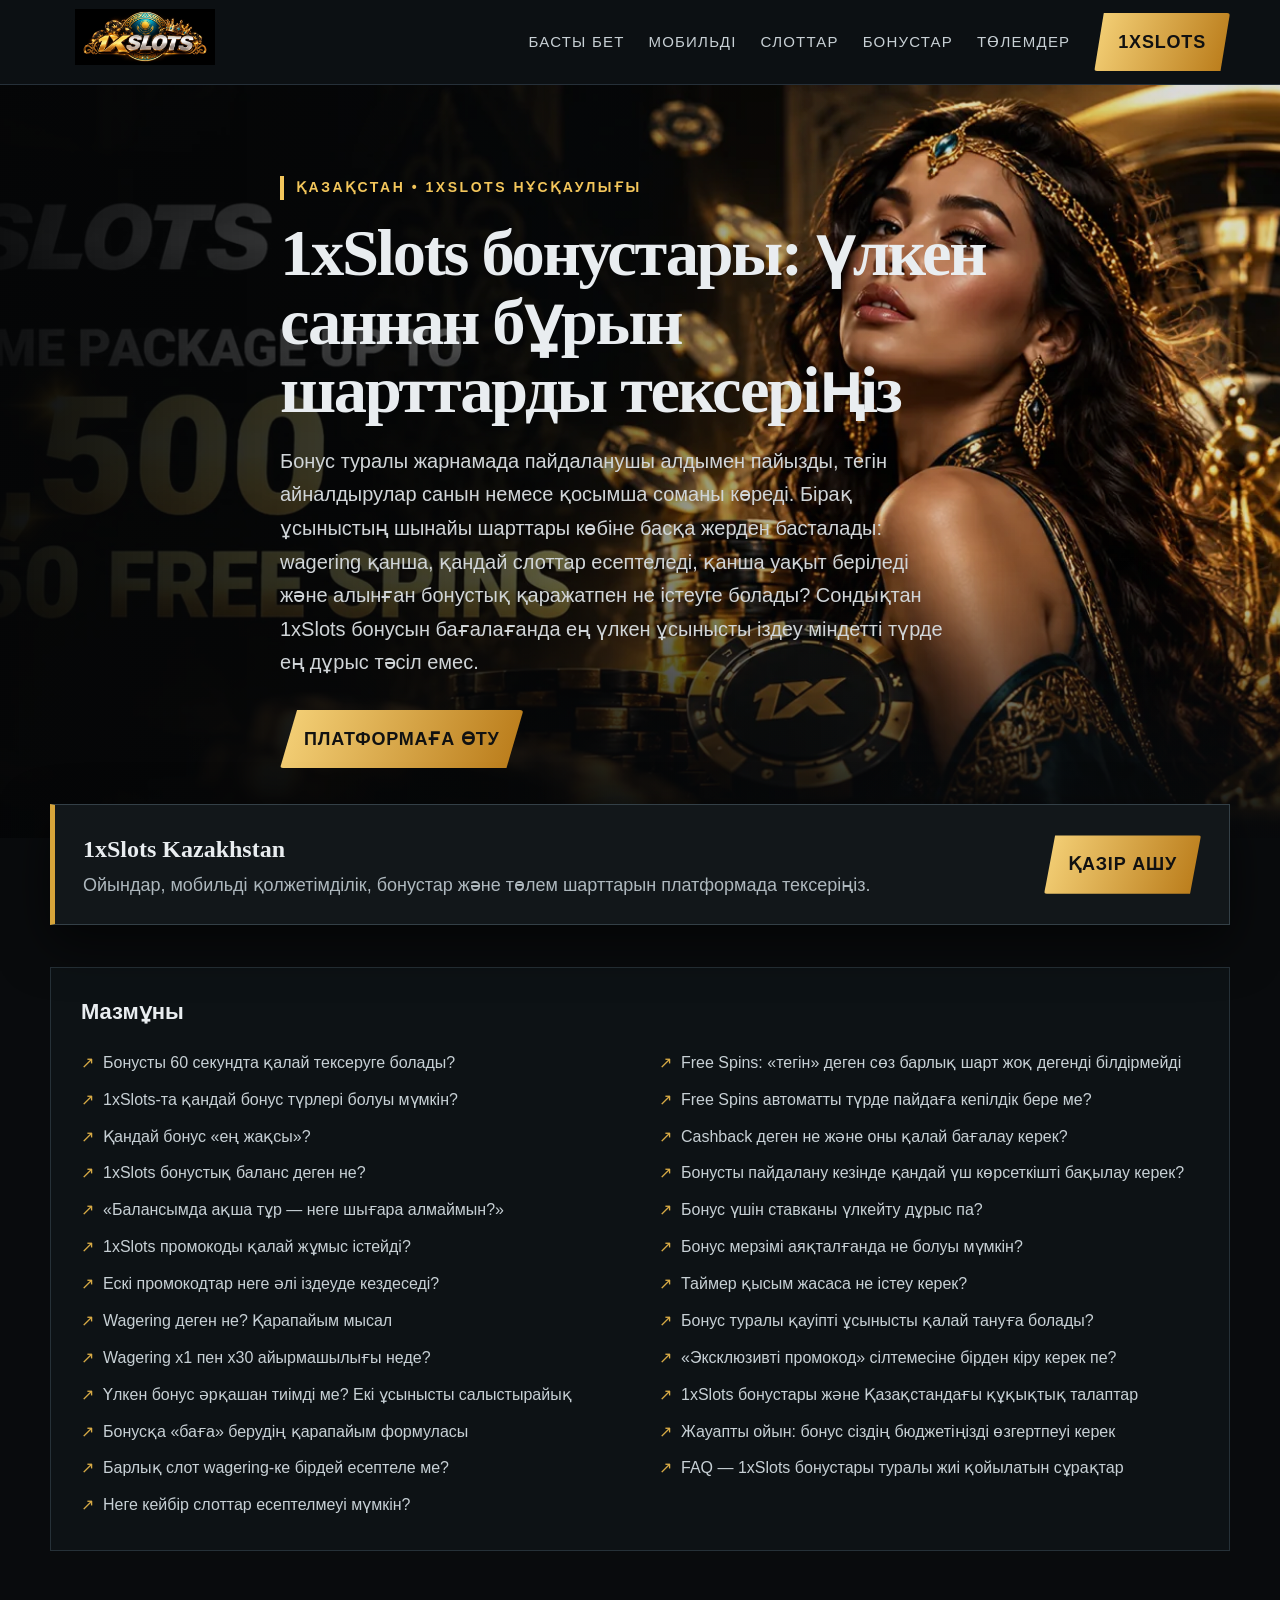
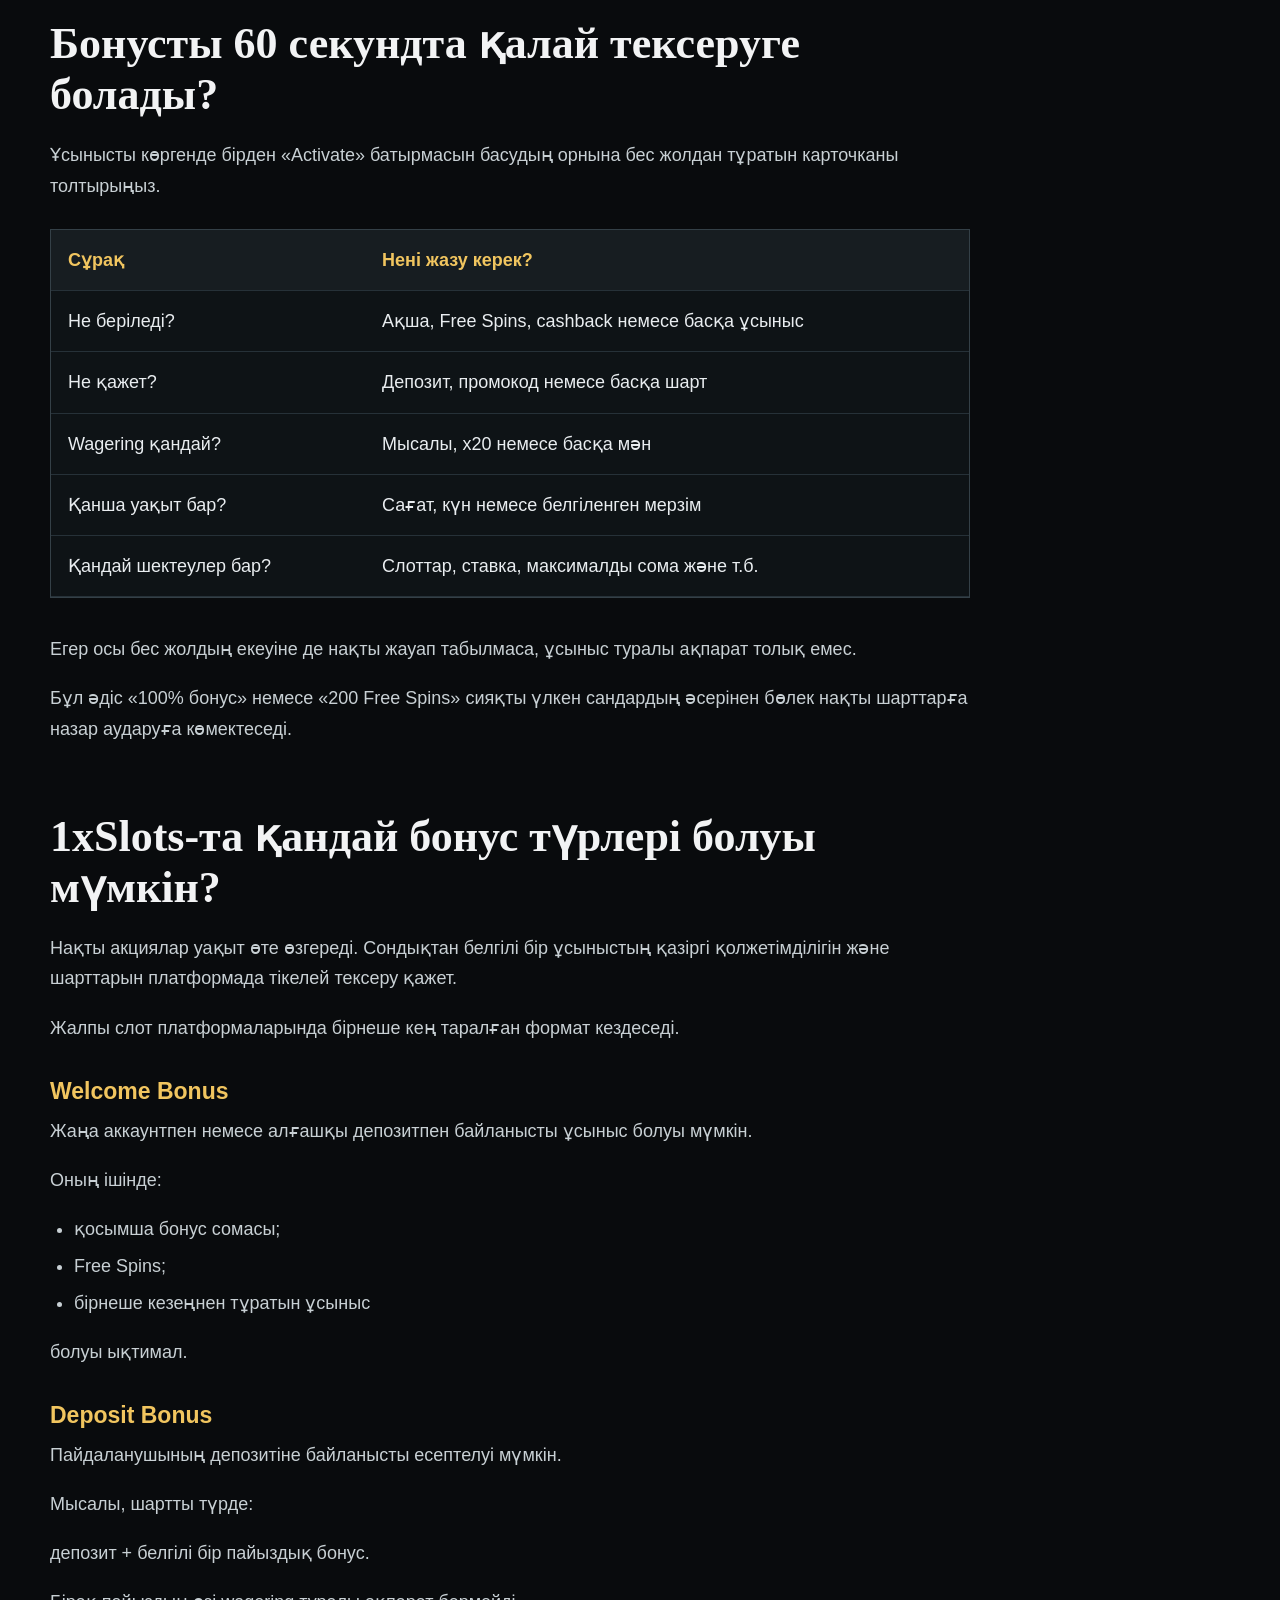
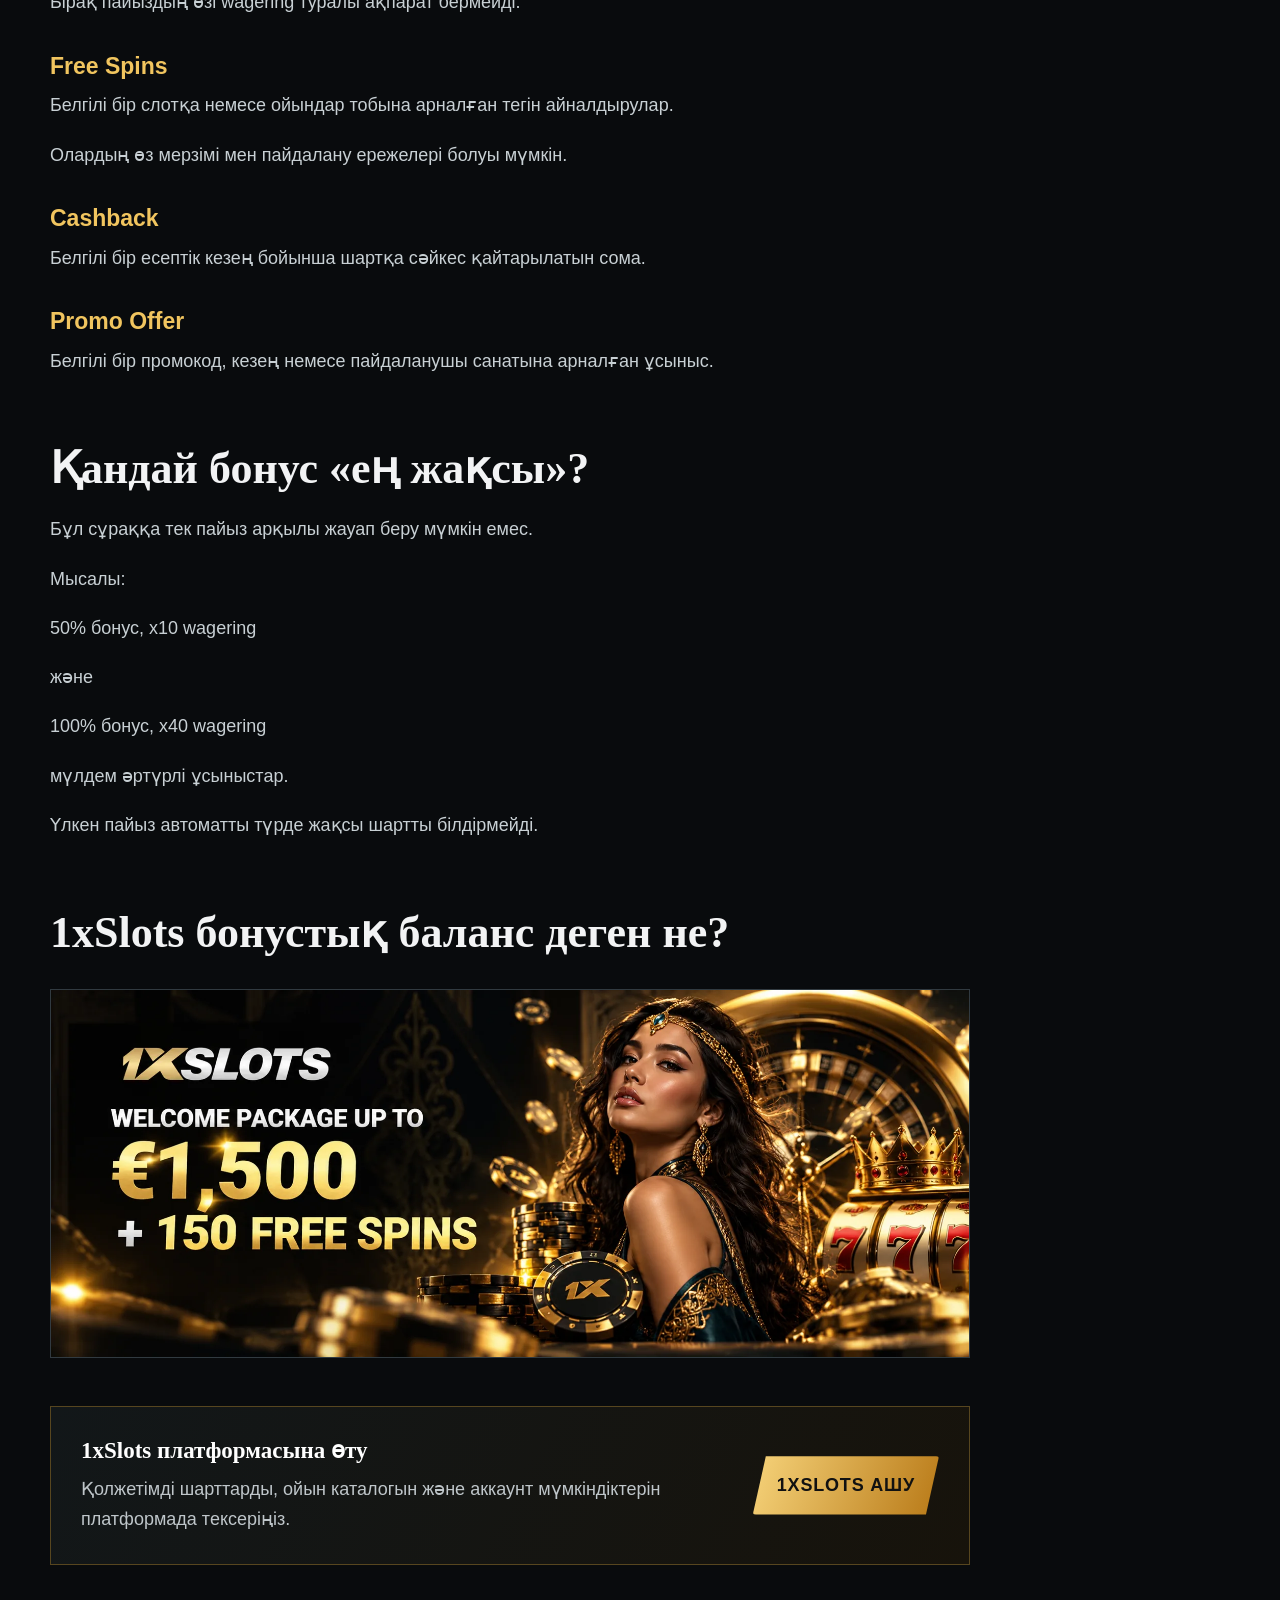
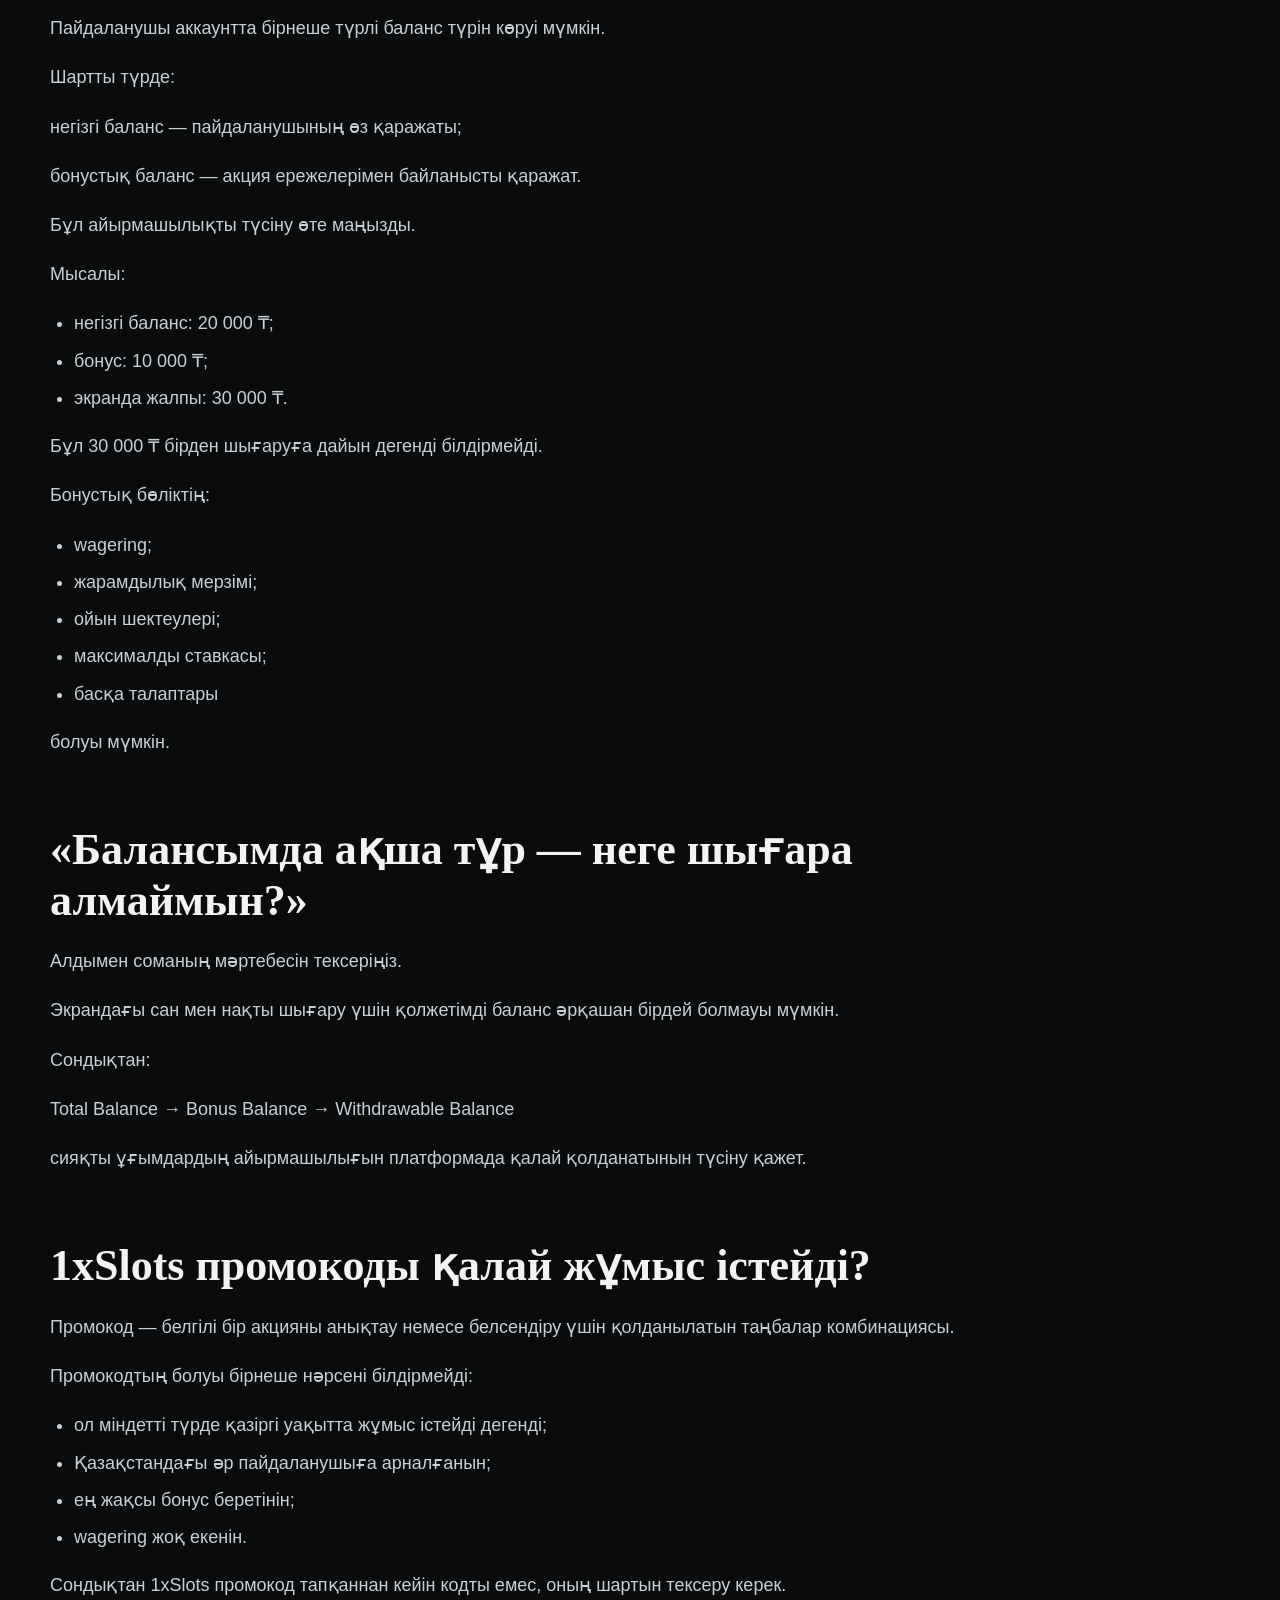
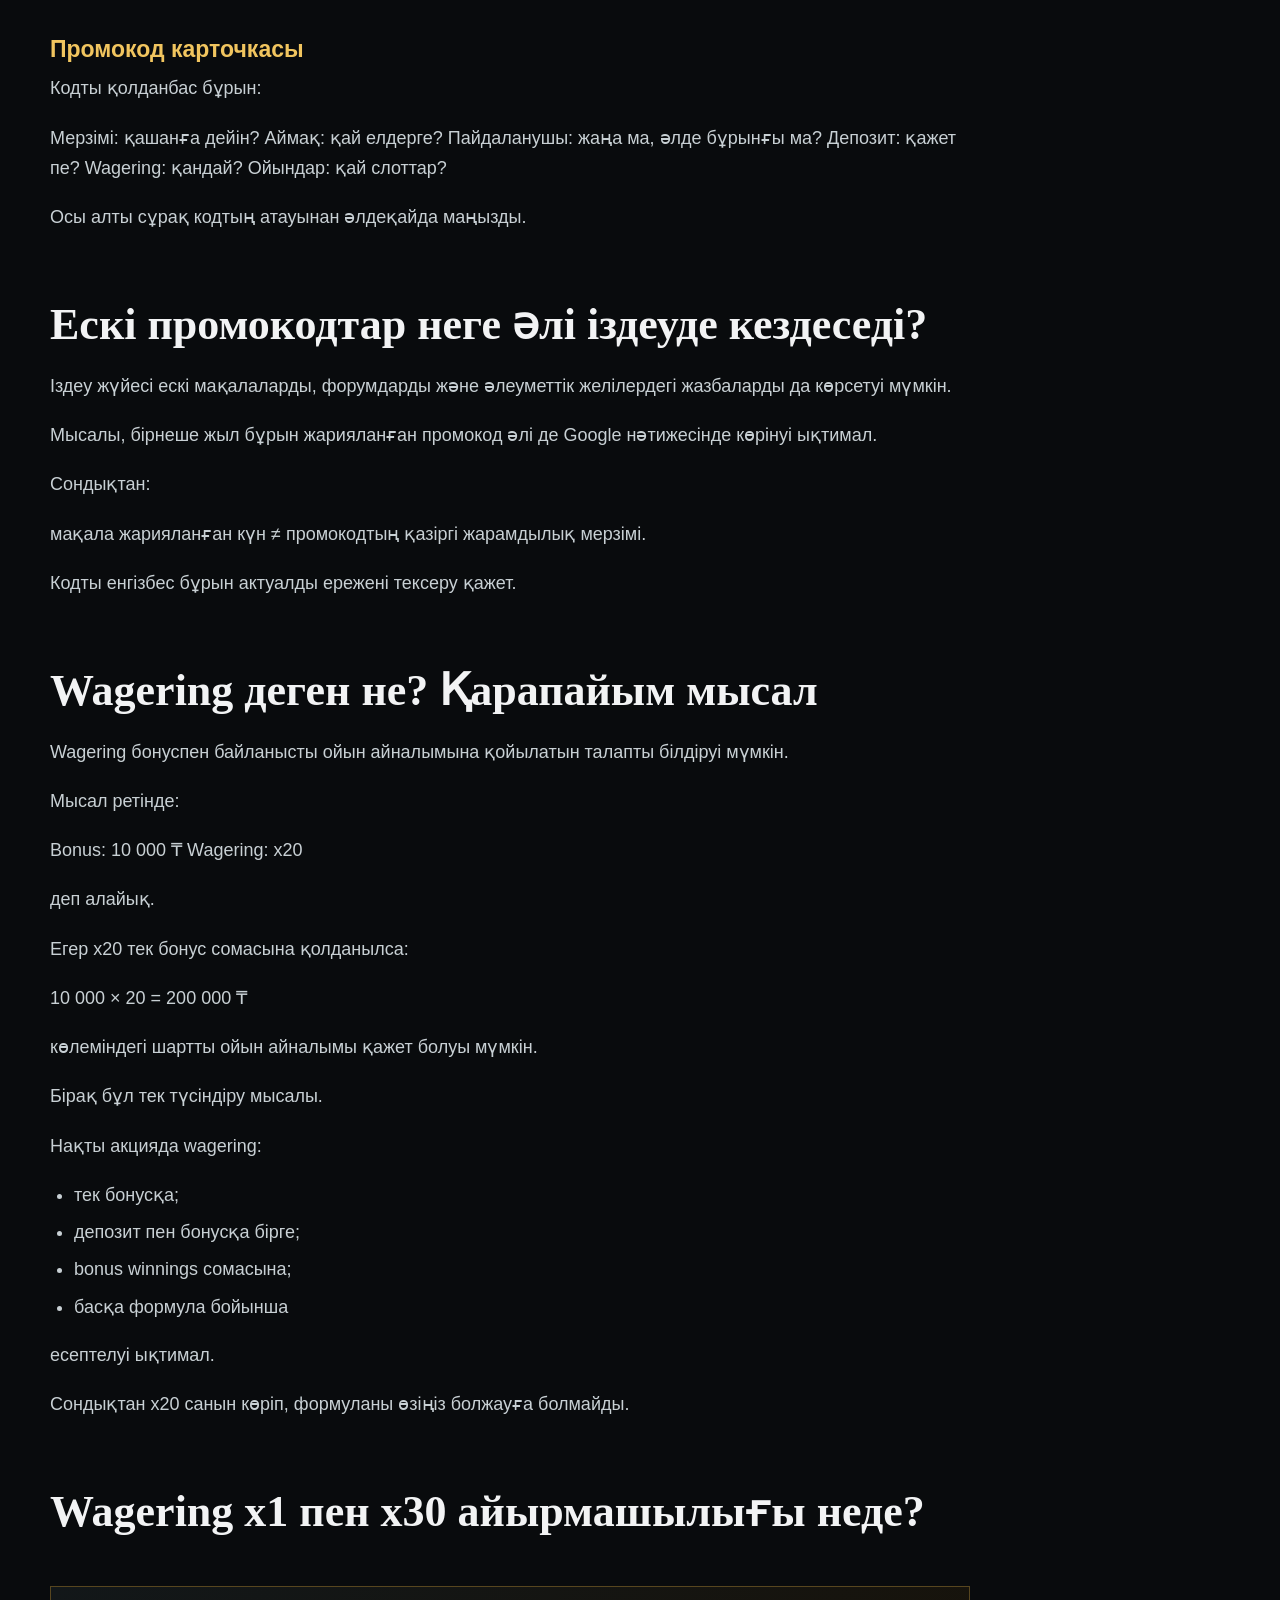
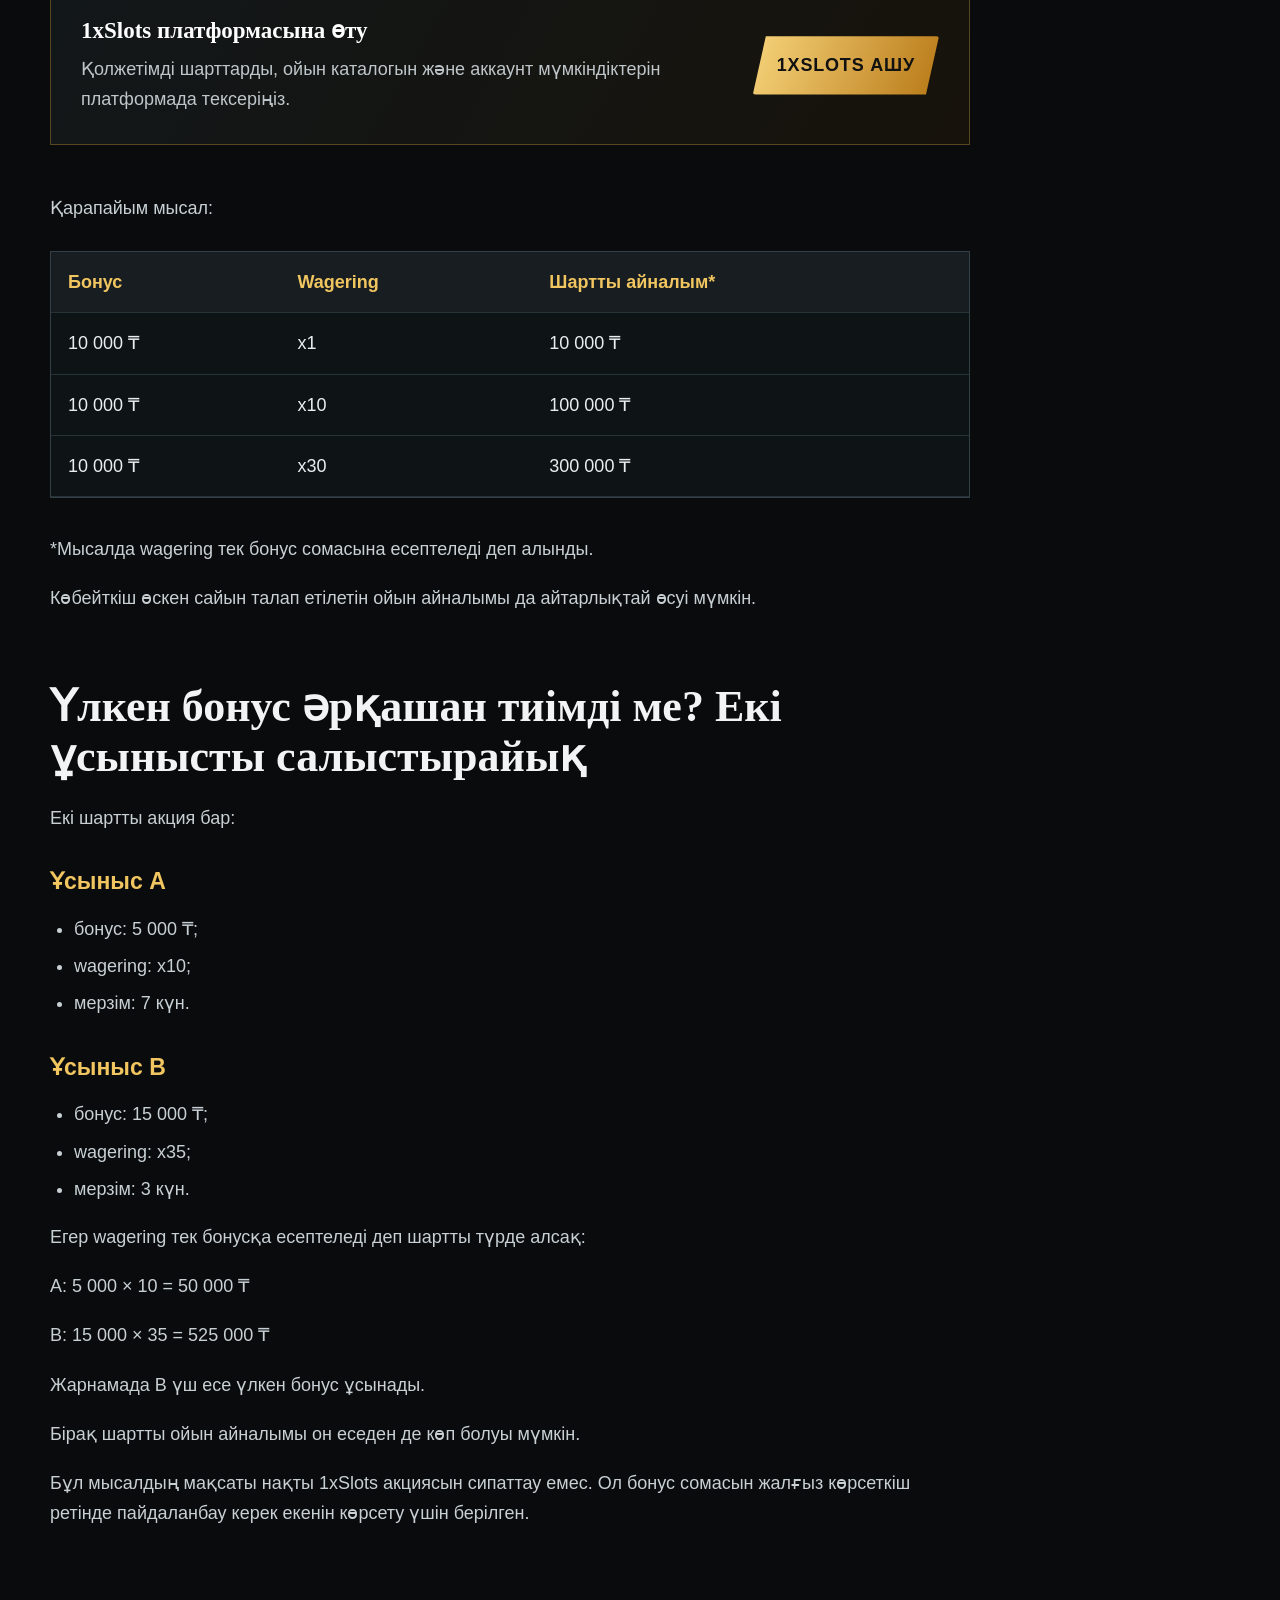
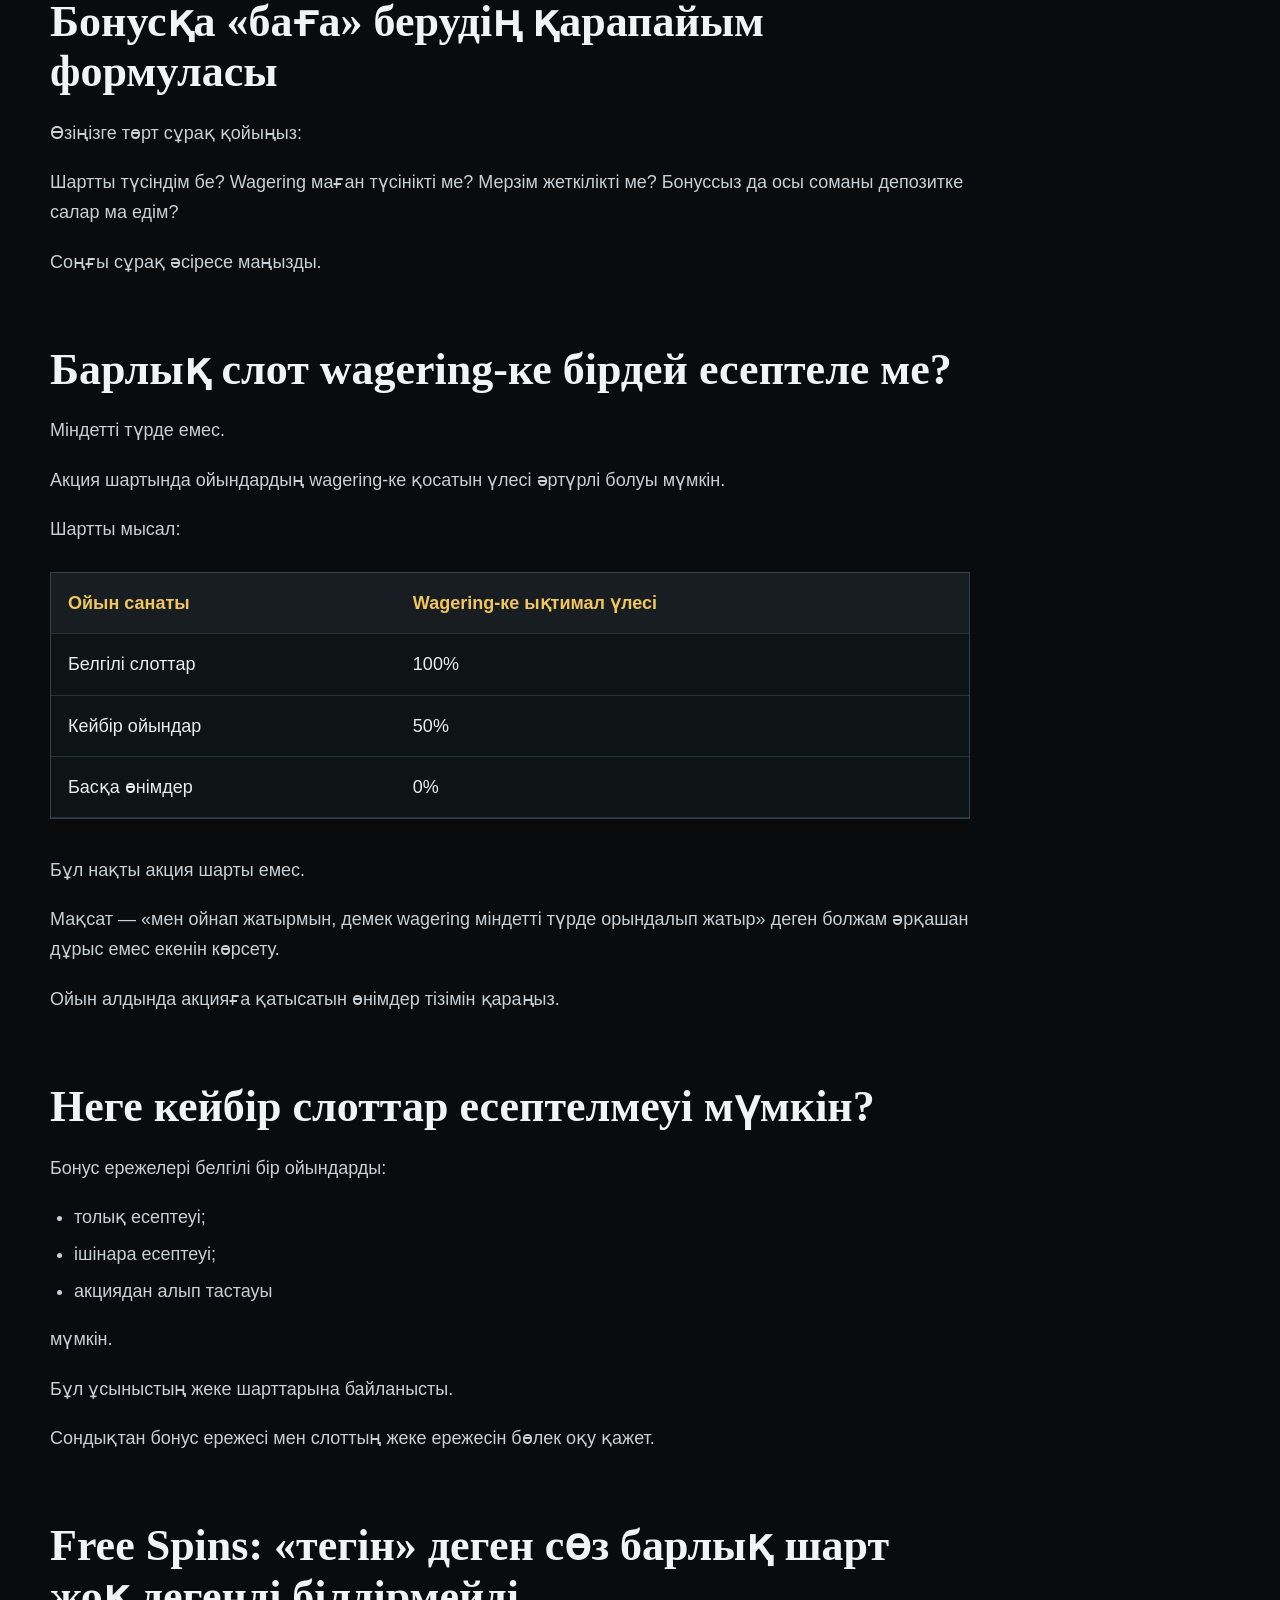
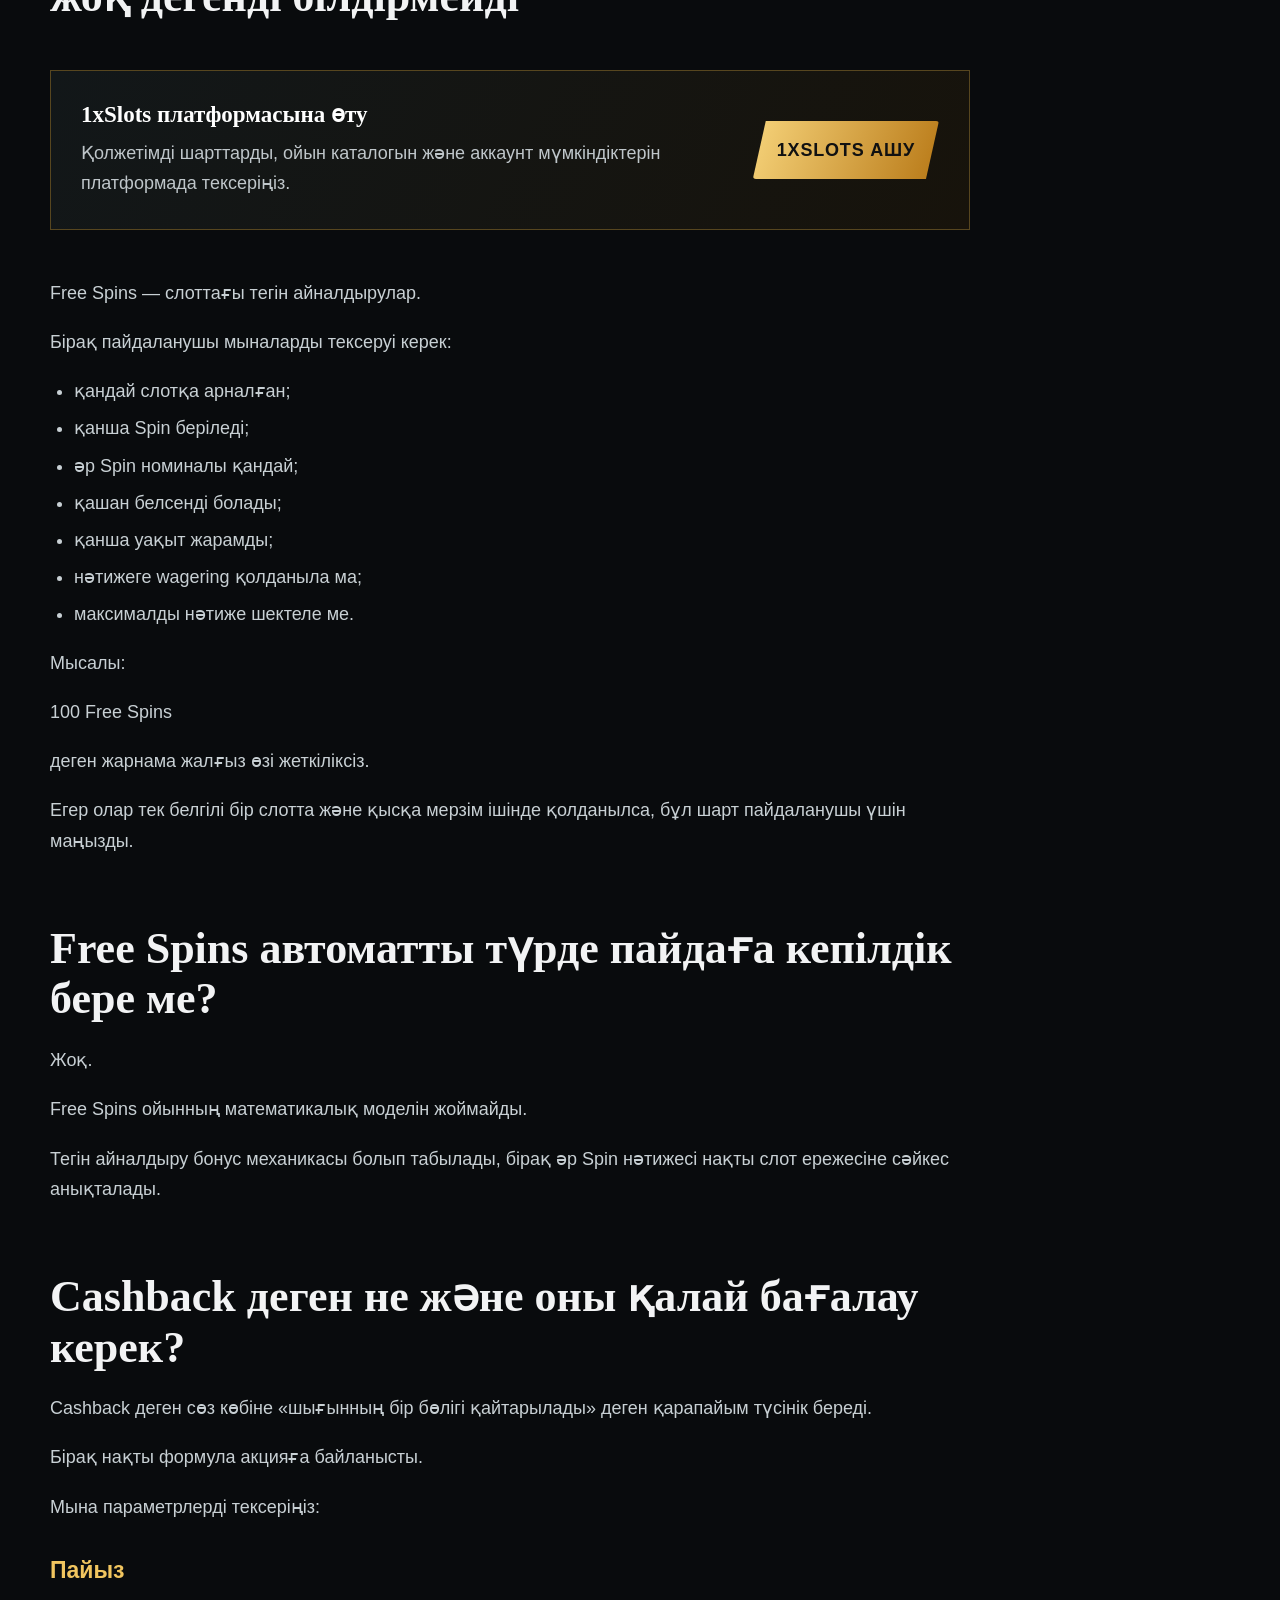
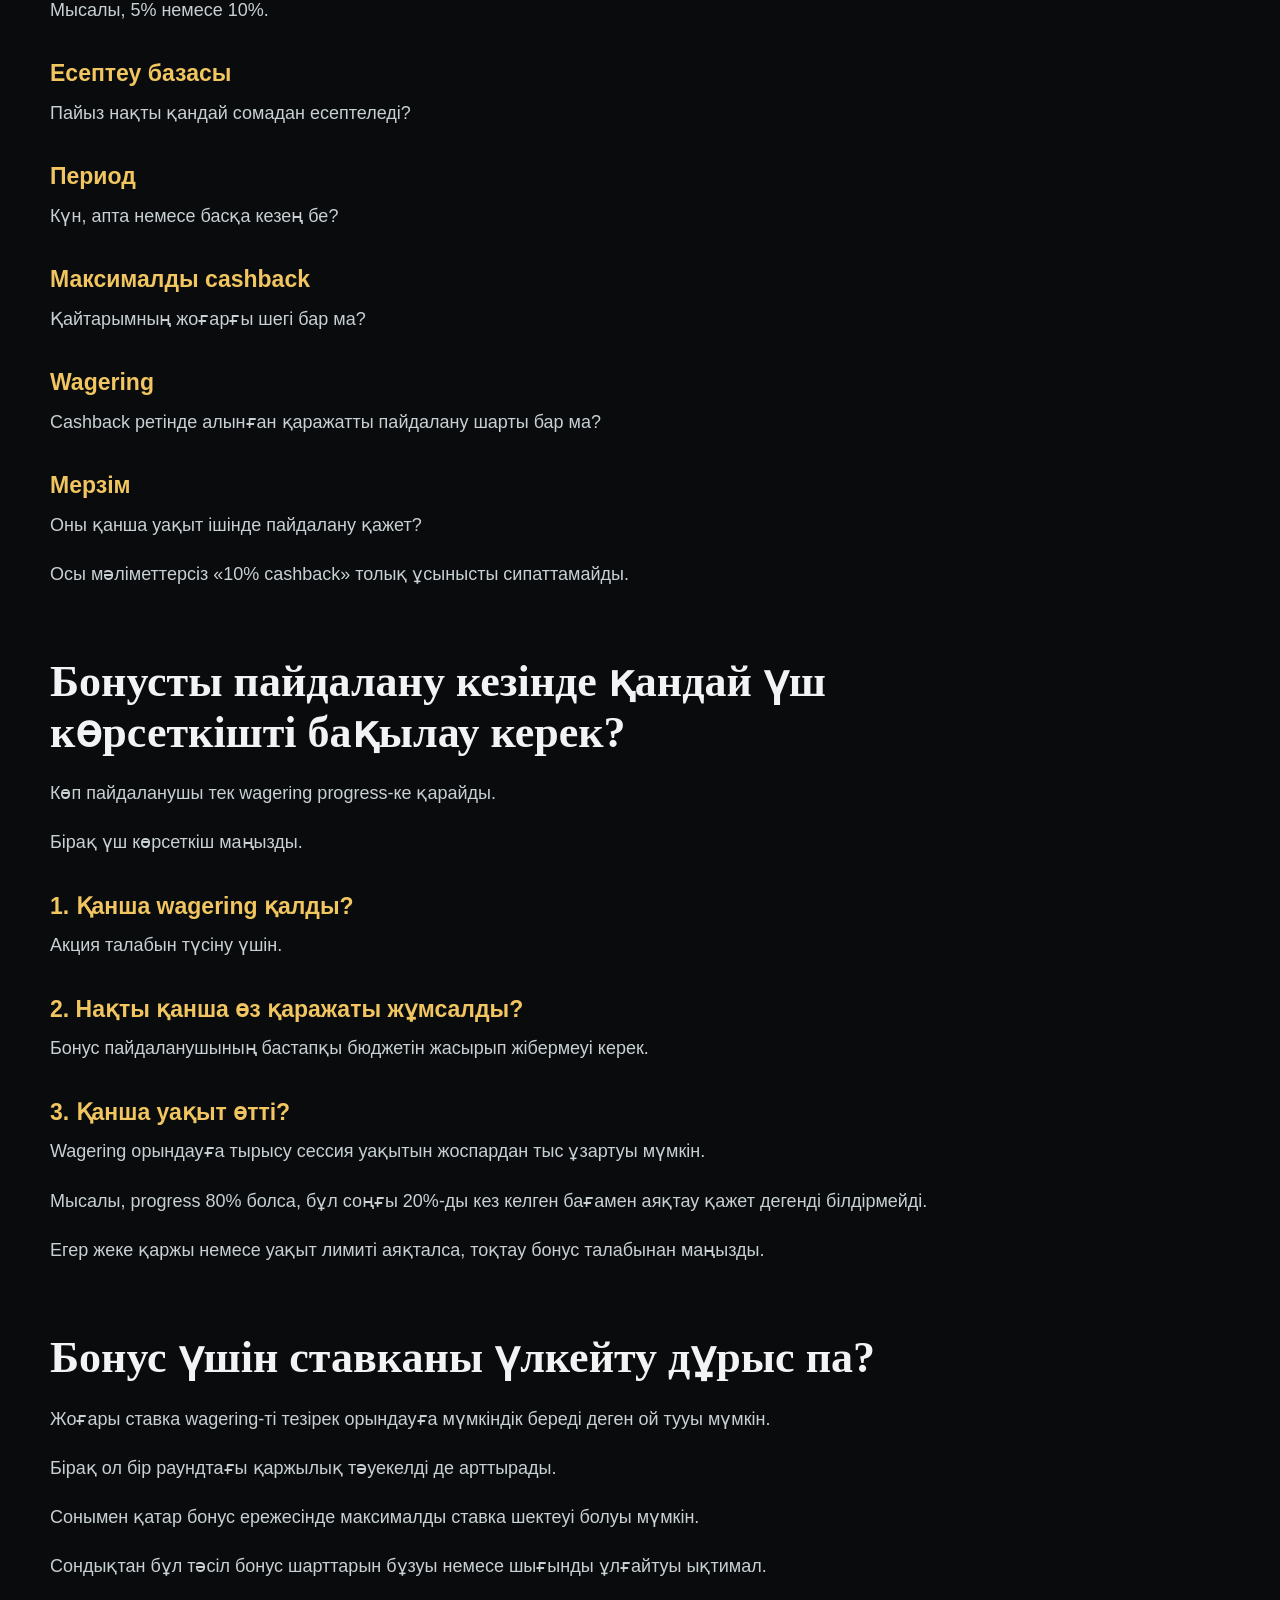
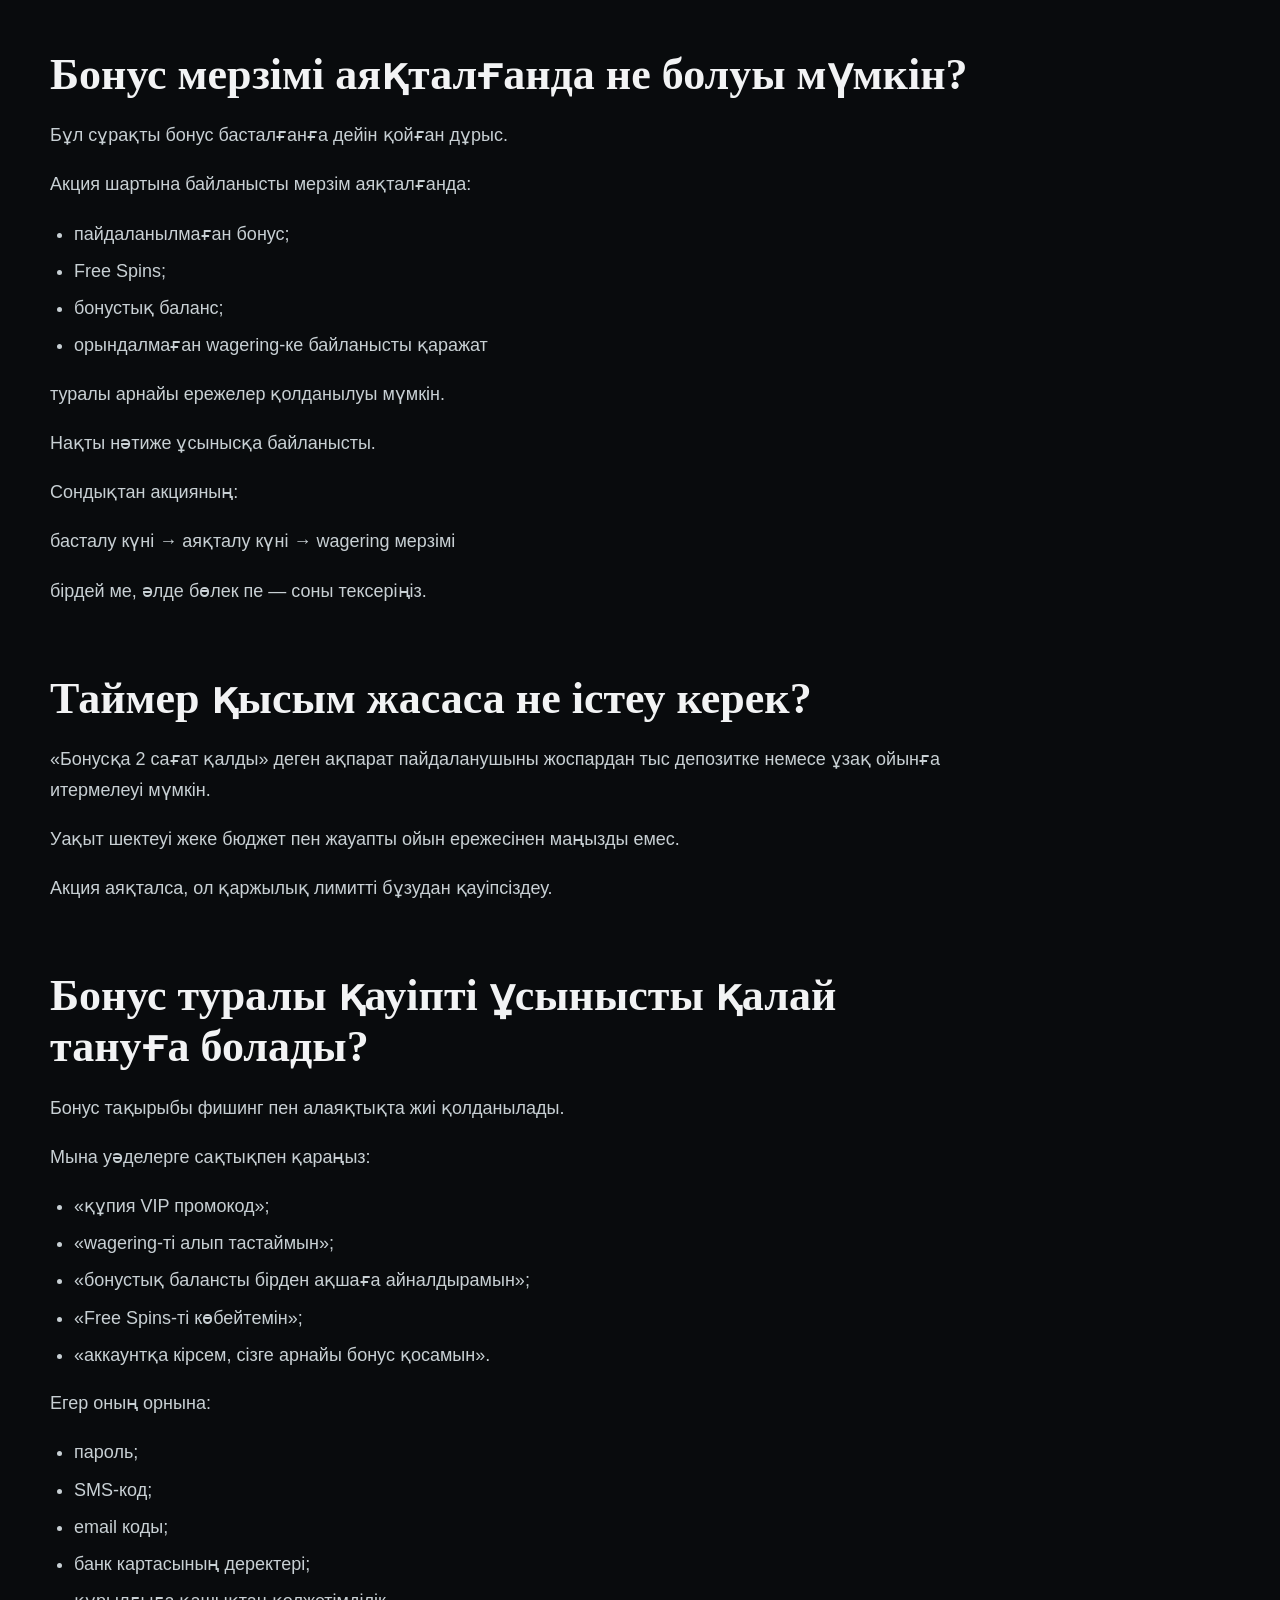
==== bonuses/index.html @ 61d37720 "first commit" ====
<!doctype html><html lang="kk"><head><meta charset="utf-8"><meta name="viewport" content="width=device-width,initial-scale=1"><title>1xSlots бонустары — промокодтар, wagering және шарттар</title><meta name="description" content="1xSlots бонустарын қалай бағалауға болады: промокодтар, wagering, бонустық баланс, Free Spins, cashback және акция шарттарын түсіндіреміз."><link rel="canonical" href="https://kazakhstan-business.com/bonuses/"><meta name="robots" content="index,follow"><meta name="google-site-verification" content="Fn95gwhQaJIuSTz36BSD-wCy6BC4I4jT6tZDsOfP_Z8"><meta property="og:title" content="1xSlots бонустары — промокодтар, wagering және шарттар"><meta property="og:description" content="1xSlots бонустарын қалай бағалауға болады: промокодтар, wagering, бонустық баланс, Free Spins, cashback және акция шарттарын түсіндіреміз."><meta property="og:url" content="https://kazakhstan-business.com/bonuses/"><meta property="og:type" content="website"><meta property="og:image" content="https://kazakhstan-business.com/assets/img/bonus.webp"><meta name="twitter:card" content="summary_large_image"><link rel="icon" href="/favicon.png"><link rel="stylesheet" href="/assets/style.css"></head><body>
<header class="site-head"><div class="wrap head-inner"><a class="brand" href="/"><img src="/assets/img/logo.webp" alt="1xSlots Kazakhstan"></a><nav class="nav"><a href="/">Басты бет</a><a href="/mobile/">Мобильді</a><a href="/slots/">Слоттар</a><a href="/bonuses/">Бонустар</a><a href="/payments/">Төлемдер</a><a class="action" href="/go/">1xSlots</a></nav><details class="mobile-nav"><summary>Мәзір</summary><div class="mobile-panel"><a href="/">Басты бет</a><a href="/mobile/">Мобильді</a><a href="/slots/">Слоттар</a><a href="/bonuses/">Бонустар</a><a href="/payments/">Төлемдер</a><a class="action" href="/go/">1xSlots ашу</a></div></details></div></header>
<section class="hero"><div class="hero-media"><img src="/assets/img/bonus.webp" alt="1xSlots Kazakhstan"></div><div class="wrap hero-copy"><span class="eyebrow">Қазақстан • 1xSlots нұсқаулығы</span><h1>1xSlots бонустары: үлкен саннан бұрын шарттарды тексеріңіз</h1><p>Бонус туралы жарнамада пайдаланушы алдымен пайызды, тегін айналдырулар санын немесе қосымша соманы көреді. Бірақ ұсыныстың шынайы шарттары көбіне басқа жерден басталады: wagering қанша, қандай слоттар есептеледі, қанша уақыт беріледі және алынған бонустық қаражатпен не істеуге болады? Сондықтан 1xSlots бонусын бағалағанда ең үлкен ұсынысты іздеу міндетті түрде ең дұрыс тәсіл емес.</p><div class="hero-actions"><a class="action" href="/go/">Платформаға өту</a></div></div></section>
<main class="content"><div class="wrap"><aside class="top-promo"><div><strong>1xSlots Kazakhstan</strong><span>Ойындар, мобильді қолжетімділік, бонустар және төлем шарттарын платформада тексеріңіз.</span></div><a class="action" href="/go/">Қазір ашу</a></aside><section class="toc"><h2>Мазмұны</h2><div class="toc-grid"><a href="#бонусты-60-секундта-қалай-тексеруге-болады">Бонусты 60 секундта қалай тексеруге болады?</a><a href="#1xslots-та-қандай-бонус-түрлері-болуы-мүмкін">1xSlots-та қандай бонус түрлері болуы мүмкін?</a><a href="#қандай-бонус-ең-жақсы">Қандай бонус «ең жақсы»?</a><a href="#1xslots-бонустық-баланс-деген-не">1xSlots бонустық баланс деген не?</a><a href="#балансымда-ақша-тұр-неге-шығара-алмаймын">«Балансымда ақша тұр — неге шығара алмаймын?»</a><a href="#1xslots-промокоды-қалай-жұмыс-істейді">1xSlots промокоды қалай жұмыс істейді?</a><a href="#ескі-промокодтар-неге-әлі-іздеуде-кездеседі">Ескі промокодтар неге әлі іздеуде кездеседі?</a><a href="#wagering-деген-не-қарапайым-мысал">Wagering деген не? Қарапайым мысал</a><a href="#wagering-x1-пен-x30-айырмашылығы-неде">Wagering x1 пен x30 айырмашылығы неде?</a><a href="#үлкен-бонус-әрқашан-тиімді-ме-екі-ұсынысты-салыстырайық">Үлкен бонус әрқашан тиімді ме? Екі ұсынысты салыстырайық</a><a href="#бонусқа-баға-берудің-қарапайым-формуласы">Бонусқа «баға» берудің қарапайым формуласы</a><a href="#барлық-слот-wagering-ке-бірдей-есептеле-ме">Барлық слот wagering-ке бірдей есептеле ме?</a><a href="#неге-кейбір-слоттар-есептелмеуі-мүмкін">Неге кейбір слоттар есептелмеуі мүмкін?</a><a href="#free-spins-тегін-деген-сөз-барлық-шарт-жоқ-дегенді-білдірмейді">Free Spins: «тегін» деген сөз барлық шарт жоқ дегенді білдірмейді</a><a href="#free-spins-автоматты-түрде-пайдаға-кепілдік-бере-ме">Free Spins автоматты түрде пайдаға кепілдік бере ме?</a><a href="#cashback-деген-не-және-оны-қалай-бағалау-керек">Cashback деген не және оны қалай бағалау керек?</a><a href="#бонусты-пайдалану-кезінде-қандай-үш-көрсеткішті-бақылау-керек">Бонусты пайдалану кезінде қандай үш көрсеткішті бақылау керек?</a><a href="#бонус-үшін-ставканы-үлкейту-дұрыс-па">Бонус үшін ставканы үлкейту дұрыс па?</a><a href="#бонус-мерзімі-аяқталғанда-не-болуы-мүмкін">Бонус мерзімі аяқталғанда не болуы мүмкін?</a><a href="#таймер-қысым-жасаса-не-істеу-керек">Таймер қысым жасаса не істеу керек?</a><a href="#бонус-туралы-қауіпті-ұсынысты-қалай-тануға-болады">Бонус туралы қауіпті ұсынысты қалай тануға болады?</a><a href="#эксклюзивті-промокод-сілтемесіне-бірден-кіру-керек-пе">«Эксклюзивті промокод» сілтемесіне бірден кіру керек пе?</a><a href="#1xslots-бонустары-және-қазақстандағы-құқықтық-талаптар">1xSlots бонустары және Қазақстандағы құқықтық талаптар</a><a href="#жауапты-ойын-бонус-сіздің-бюджетіңізді-өзгертпеуі-керек">Жауапты ойын: бонус сіздің бюджетіңізді өзгертпеуі керек</a><a href="#faq-1xslots-бонустары-туралы-жиі-қойылатын-сұрақтар">FAQ — 1xSlots бонустары туралы жиі қойылатын сұрақтар</a></div></section><article class="article"><h2 class="jump" id="бонусты-60-секундта-қалай-тексеруге-болады">Бонусты 60 секундта қалай тексеруге болады?</h2>
<p>Ұсынысты көргенде бірден «Activate» батырмасын басудың орнына бес жолдан тұратын карточканы толтырыңыз.</p>
<div class="table-wrap"><table><tr><td>Сұрақ</td><td>Нені жазу керек?</td></tr><tr><td>Не беріледі?</td><td>Ақша, Free Spins, cashback немесе басқа ұсыныс</td></tr><tr><td>Не қажет?</td><td>Депозит, промокод немесе басқа шарт</td></tr><tr><td>Wagering қандай?</td><td>Мысалы, x20 немесе басқа мән</td></tr><tr><td>Қанша уақыт бар?</td><td>Сағат, күн немесе белгіленген мерзім</td></tr><tr><td>Қандай шектеулер бар?</td><td>Слоттар, ставка, максималды сома және т.б.</td></tr></table></div>
<p>Егер осы бес жолдың екеуіне де нақты жауап табылмаса, ұсыныс туралы ақпарат толық емес.</p>
<p>Бұл әдіс «100% бонус» немесе «200 Free Spins» сияқты үлкен сандардың әсерінен бөлек нақты шарттарға назар аударуға көмектеседі.</p>
<h2 class="jump" id="1xslots-та-қандай-бонус-түрлері-болуы-мүмкін">1xSlots-та қандай бонус түрлері болуы мүмкін?</h2>
<p>Нақты акциялар уақыт өте өзгереді. Сондықтан белгілі бір ұсыныстың қазіргі қолжетімділігін және шарттарын платформада тікелей тексеру қажет.</p>
<p>Жалпы слот платформаларында бірнеше кең таралған формат кездеседі.</p>
<h3>Welcome Bonus</h3>
<p>Жаңа аккаунтпен немесе алғашқы депозитпен байланысты ұсыныс болуы мүмкін.</p>
<p>Оның ішінде:</p>
<ul>
<li>қосымша бонус сомасы;</li>
<li>Free Spins;</li>
<li>бірнеше кезеңнен тұратын ұсыныс</li>
</ul>
<p>болуы ықтимал.</p>
<h3>Deposit Bonus</h3>
<p>Пайдаланушының депозитіне байланысты есептелуі мүмкін.</p>
<p>Мысалы, шартты түрде:</p>
<p>депозит + белгілі бір пайыздық бонус.</p>
<p>Бірақ пайыздың өзі wagering туралы ақпарат бермейді.</p>
<h3>Free Spins</h3>
<p>Белгілі бір слотқа немесе ойындар тобына арналған тегін айналдырулар.</p>
<p>Олардың өз мерзімі мен пайдалану ережелері болуы мүмкін.</p>
<h3>Cashback</h3>
<p>Белгілі бір есептік кезең бойынша шартқа сәйкес қайтарылатын сома.</p>
<h3>Promo Offer</h3>
<p>Белгілі бір промокод, кезең немесе пайдаланушы санатына арналған ұсыныс.</p>
<h2 class="jump" id="қандай-бонус-ең-жақсы">Қандай бонус «ең жақсы»?</h2>
<p>Бұл сұраққа тек пайыз арқылы жауап беру мүмкін емес.</p>
<p>Мысалы:</p>
<p>50% бонус, x10 wagering</p>
<p>және</p>
<p>100% бонус, x40 wagering</p>
<p>мүлдем әртүрлі ұсыныстар.</p>
<p>Үлкен пайыз автоматты түрде жақсы шартты білдірмейді.</p>
<h2 class="jump" id="1xslots-бонустық-баланс-деген-не">1xSlots бонустық баланс деген не?</h2>
<figure class="section-img"><img src="/assets/img/bonus.webp" alt="1xSlots Kazakhstan" loading="lazy"></figure>
<aside class="promo"><div><h3>1xSlots платформасына өту</h3><p>Қолжетімді шарттарды, ойын каталогын және аккаунт мүмкіндіктерін платформада тексеріңіз.</p></div><a class="action" href="/go/">1xSlots ашу</a></aside>
<p>Пайдаланушы аккаунтта бірнеше түрлі баланс түрін көруі мүмкін.</p>
<p>Шартты түрде:</p>
<p>негізгі баланс — пайдаланушының өз қаражаты;</p>
<p>бонустық баланс — акция ережелерімен байланысты қаражат.</p>
<p>Бұл айырмашылықты түсіну өте маңызды.</p>
<p>Мысалы:</p>
<ul>
<li>негізгі баланс: 20 000 ₸;</li>
<li>бонус: 10 000 ₸;</li>
<li>экранда жалпы: 30 000 ₸.</li>
</ul>
<p>Бұл 30 000 ₸ бірден шығаруға дайын дегенді білдірмейді.</p>
<p>Бонустық бөліктің:</p>
<ul>
<li>wagering;</li>
<li>жарамдылық мерзімі;</li>
<li>ойын шектеулері;</li>
<li>максималды ставкасы;</li>
<li>басқа талаптары</li>
</ul>
<p>болуы мүмкін.</p>
<h2 class="jump" id="балансымда-ақша-тұр-неге-шығара-алмаймын">«Балансымда ақша тұр — неге шығара алмаймын?»</h2>
<p>Алдымен соманың мәртебесін тексеріңіз.</p>
<p>Экрандағы сан мен нақты шығару үшін қолжетімді баланс әрқашан бірдей болмауы мүмкін.</p>
<p>Сондықтан:</p>
<p>Total Balance → Bonus Balance → Withdrawable Balance</p>
<p>сияқты ұғымдардың айырмашылығын платформада қалай қолданатынын түсіну қажет.</p>
<h2 class="jump" id="1xslots-промокоды-қалай-жұмыс-істейді">1xSlots промокоды қалай жұмыс істейді?</h2>
<p>Промокод — белгілі бір акцияны анықтау немесе белсендіру үшін қолданылатын таңбалар комбинациясы.</p>
<p>Промокодтың болуы бірнеше нәрсені білдірмейді:</p>
<ul>
<li>ол міндетті түрде қазіргі уақытта жұмыс істейді дегенді;</li>
<li>Қазақстандағы әр пайдаланушыға арналғанын;</li>
<li>ең жақсы бонус беретінін;</li>
<li>wagering жоқ екенін.</li>
</ul>
<p>Сондықтан 1xSlots промокод тапқаннан кейін кодты емес, оның шартын тексеру керек.</p>
<h3>Промокод карточкасы</h3>
<p>Кодты қолданбас бұрын:</p>
<p>Мерзімі: қашанға дейін?
Аймақ: қай елдерге?
Пайдаланушы: жаңа ма, әлде бұрынғы ма?
Депозит: қажет пе?
Wagering: қандай?
Ойындар: қай слоттар?</p>
<p>Осы алты сұрақ кодтың атауынан әлдеқайда маңызды.</p>
<h2 class="jump" id="ескі-промокодтар-неге-әлі-іздеуде-кездеседі">Ескі промокодтар неге әлі іздеуде кездеседі?</h2>
<p>Іздеу жүйесі ескі мақалаларды, форумдарды және әлеуметтік желілердегі жазбаларды да көрсетуі мүмкін.</p>
<p>Мысалы, бірнеше жыл бұрын жарияланған промокод әлі де Google нәтижесінде көрінуі ықтимал.</p>
<p>Сондықтан:</p>
<p>мақала жарияланған күн ≠ промокодтың қазіргі жарамдылық мерзімі.</p>
<p>Кодты енгізбес бұрын актуалды ережені тексеру қажет.</p>
<h2 class="jump" id="wagering-деген-не-қарапайым-мысал">Wagering деген не? Қарапайым мысал</h2>
<p>Wagering бонуспен байланысты ойын айналымына қойылатын талапты білдіруі мүмкін.</p>
<p>Мысал ретінде:</p>
<p>Bonus: 10 000 ₸
Wagering: x20</p>
<p>деп алайық.</p>
<p>Егер x20 тек бонус сомасына қолданылса:</p>
<p>10 000 × 20 = 200 000 ₸</p>
<p>көлеміндегі шартты ойын айналымы қажет болуы мүмкін.</p>
<p>Бірақ бұл тек түсіндіру мысалы.</p>
<p>Нақты акцияда wagering:</p>
<ul>
<li>тек бонусқа;</li>
<li>депозит пен бонусқа бірге;</li>
<li>bonus winnings сомасына;</li>
<li>басқа формула бойынша</li>
</ul>
<p>есептелуі ықтимал.</p>
<p>Сондықтан x20 санын көріп, формуланы өзіңіз болжауға болмайды.</p>
<h2 class="jump" id="wagering-x1-пен-x30-айырмашылығы-неде">Wagering x1 пен x30 айырмашылығы неде?</h2>
<aside class="promo"><div><h3>1xSlots платформасына өту</h3><p>Қолжетімді шарттарды, ойын каталогын және аккаунт мүмкіндіктерін платформада тексеріңіз.</p></div><a class="action" href="/go/">1xSlots ашу</a></aside>
<p>Қарапайым мысал:</p>
<div class="table-wrap"><table><tr><td>Бонус</td><td>Wagering</td><td>Шартты айналым*</td></tr><tr><td>10 000 ₸</td><td>x1</td><td>10 000 ₸</td></tr><tr><td>10 000 ₸</td><td>x10</td><td>100 000 ₸</td></tr><tr><td>10 000 ₸</td><td>x30</td><td>300 000 ₸</td></tr></table></div>
<p>*Мысалда wagering тек бонус сомасына есептеледі деп алынды.</p>
<p>Көбейткіш өскен сайын талап етілетін ойын айналымы да айтарлықтай өсуі мүмкін.</p>
<h2 class="jump" id="үлкен-бонус-әрқашан-тиімді-ме-екі-ұсынысты-салыстырайық">Үлкен бонус әрқашан тиімді ме? Екі ұсынысты салыстырайық</h2>
<p>Екі шартты акция бар:</p>
<h3>Ұсыныс A</h3>
<ul>
<li>бонус: 5 000 ₸;</li>
<li>wagering: x10;</li>
<li>мерзім: 7 күн.</li>
</ul>
<h3>Ұсыныс B</h3>
<ul>
<li>бонус: 15 000 ₸;</li>
<li>wagering: x35;</li>
<li>мерзім: 3 күн.</li>
</ul>
<p>Егер wagering тек бонусқа есептеледі деп шартты түрде алсақ:</p>
<p>A: 5 000 × 10 = 50 000 ₸</p>
<p>B: 15 000 × 35 = 525 000 ₸</p>
<p>Жарнамада B үш есе үлкен бонус ұсынады.</p>
<p>Бірақ шартты ойын айналымы он еседен де көп болуы мүмкін.</p>
<p>Бұл мысалдың мақсаты нақты 1xSlots акциясын сипаттау емес. Ол бонус сомасын жалғыз көрсеткіш ретінде пайдаланбау керек екенін көрсету үшін берілген.</p>
<h2 class="jump" id="бонусқа-баға-берудің-қарапайым-формуласы">Бонусқа «баға» берудің қарапайым формуласы</h2>
<p>Өзіңізге төрт сұрақ қойыңыз:</p>
<p>Шартты түсіндім бе?
Wagering маған түсінікті ме?
Мерзім жеткілікті ме?
Бонуссыз да осы соманы депозитке салар ма едім?</p>
<p>Соңғы сұрақ әсіресе маңызды.</p>
<h2 class="jump" id="барлық-слот-wagering-ке-бірдей-есептеле-ме">Барлық слот wagering-ке бірдей есептеле ме?</h2>
<p>Міндетті түрде емес.</p>
<p>Акция шартында ойындардың wagering-ке қосатын үлесі әртүрлі болуы мүмкін.</p>
<p>Шартты мысал:</p>
<div class="table-wrap"><table><tr><td>Ойын санаты</td><td>Wagering-ке ықтимал үлесі</td></tr><tr><td>Белгілі слоттар</td><td>100%</td></tr><tr><td>Кейбір ойындар</td><td>50%</td></tr><tr><td>Басқа өнімдер</td><td>0%</td></tr></table></div>
<p>Бұл нақты акция шарты емес.</p>
<p>Мақсат — «мен ойнап жатырмын, демек wagering міндетті түрде орындалып жатыр» деген болжам әрқашан дұрыс емес екенін көрсету.</p>
<p>Ойын алдында акцияға қатысатын өнімдер тізімін қараңыз.</p>
<h2 class="jump" id="неге-кейбір-слоттар-есептелмеуі-мүмкін">Неге кейбір слоттар есептелмеуі мүмкін?</h2>
<p>Бонус ережелері белгілі бір ойындарды:</p>
<ul>
<li>толық есептеуі;</li>
<li>ішінара есептеуі;</li>
<li>акциядан алып тастауы</li>
</ul>
<p>мүмкін.</p>
<p>Бұл ұсыныстың жеке шарттарына байланысты.</p>
<p>Сондықтан бонус ережесі мен слоттың жеке ережесін бөлек оқу қажет.</p>
<h2 class="jump" id="free-spins-тегін-деген-сөз-барлық-шарт-жоқ-дегенді-білдірмейді">Free Spins: «тегін» деген сөз барлық шарт жоқ дегенді білдірмейді</h2>
<aside class="promo"><div><h3>1xSlots платформасына өту</h3><p>Қолжетімді шарттарды, ойын каталогын және аккаунт мүмкіндіктерін платформада тексеріңіз.</p></div><a class="action" href="/go/">1xSlots ашу</a></aside>
<p>Free Spins — слоттағы тегін айналдырулар.</p>
<p>Бірақ пайдаланушы мыналарды тексеруі керек:</p>
<ul>
<li>қандай слотқа арналған;</li>
<li>қанша Spin беріледі;</li>
<li>әр Spin номиналы қандай;</li>
<li>қашан белсенді болады;</li>
<li>қанша уақыт жарамды;</li>
<li>нәтижеге wagering қолданыла ма;</li>
<li>максималды нәтиже шектеле ме.</li>
</ul>
<p>Мысалы:</p>
<p>100 Free Spins</p>
<p>деген жарнама жалғыз өзі жеткіліксіз.</p>
<p>Егер олар тек белгілі бір слотта және қысқа мерзім ішінде қолданылса, бұл шарт пайдаланушы үшін маңызды.</p>
<h2 class="jump" id="free-spins-автоматты-түрде-пайдаға-кепілдік-бере-ме">Free Spins автоматты түрде пайдаға кепілдік бере ме?</h2>
<p>Жоқ.</p>
<p>Free Spins ойынның математикалық моделін жоймайды.</p>
<p>Тегін айналдыру бонус механикасы болып табылады, бірақ әр Spin нәтижесі нақты слот ережесіне сәйкес анықталады.</p>
<h2 class="jump" id="cashback-деген-не-және-оны-қалай-бағалау-керек">Cashback деген не және оны қалай бағалау керек?</h2>
<p>Cashback деген сөз көбіне «шығынның бір бөлігі қайтарылады» деген қарапайым түсінік береді.</p>
<p>Бірақ нақты формула акцияға байланысты.</p>
<p>Мына параметрлерді тексеріңіз:</p>
<h3>Пайыз</h3>
<p>Мысалы, 5% немесе 10%.</p>
<h3>Есептеу базасы</h3>
<p>Пайыз нақты қандай сомадан есептеледі?</p>
<h3>Период</h3>
<p>Күн, апта немесе басқа кезең бе?</p>
<h3>Максималды cashback</h3>
<p>Қайтарымның жоғарғы шегі бар ма?</p>
<h3>Wagering</h3>
<p>Cashback ретінде алынған қаражатты пайдалану шарты бар ма?</p>
<h3>Мерзім</h3>
<p>Оны қанша уақыт ішінде пайдалану қажет?</p>
<p>Осы мәліметтерсіз «10% cashback» толық ұсынысты сипаттамайды.</p>
<h2 class="jump" id="бонусты-пайдалану-кезінде-қандай-үш-көрсеткішті-бақылау-керек">Бонусты пайдалану кезінде қандай үш көрсеткішті бақылау керек?</h2>
<p>Көп пайдаланушы тек wagering progress-ке қарайды.</p>
<p>Бірақ үш көрсеткіш маңызды.</p>
<h3>1. Қанша wagering қалды?</h3>
<p>Акция талабын түсіну үшін.</p>
<h3>2. Нақты қанша өз қаражаты жұмсалды?</h3>
<p>Бонус пайдаланушының бастапқы бюджетін жасырып жібермеуі керек.</p>
<h3>3. Қанша уақыт өтті?</h3>
<p>Wagering орындауға тырысу сессия уақытын жоспардан тыс ұзартуы мүмкін.</p>
<p>Мысалы, progress 80% болса, бұл соңғы 20%-ды кез келген бағамен аяқтау қажет дегенді білдірмейді.</p>
<p>Егер жеке қаржы немесе уақыт лимиті аяқталса, тоқтау бонус талабынан маңызды.</p>
<h2 class="jump" id="бонус-үшін-ставканы-үлкейту-дұрыс-па">Бонус үшін ставканы үлкейту дұрыс па?</h2>
<p>Жоғары ставка wagering-ті тезірек орындауға мүмкіндік береді деген ой тууы мүмкін.</p>
<p>Бірақ ол бір раундтағы қаржылық тәуекелді де арттырады.</p>
<p>Сонымен қатар бонус ережесінде максималды ставка шектеуі болуы мүмкін.</p>
<p>Сондықтан бұл тәсіл бонус шарттарын бұзуы немесе шығынды ұлғайтуы ықтимал.</p>
<h2 class="jump" id="бонус-мерзімі-аяқталғанда-не-болуы-мүмкін">Бонус мерзімі аяқталғанда не болуы мүмкін?</h2>
<p>Бұл сұрақты бонус басталғанға дейін қойған дұрыс.</p>
<p>Акция шартына байланысты мерзім аяқталғанда:</p>
<ul>
<li>пайдаланылмаған бонус;</li>
<li>Free Spins;</li>
<li>бонустық баланс;</li>
<li>орындалмаған wagering-ке байланысты қаражат</li>
</ul>
<p>туралы арнайы ережелер қолданылуы мүмкін.</p>
<p>Нақты нәтиже ұсынысқа байланысты.</p>
<p>Сондықтан акцияның:</p>
<p>басталу күні → аяқталу күні → wagering мерзімі</p>
<p>бірдей ме, әлде бөлек пе — соны тексеріңіз.</p>
<h2 class="jump" id="таймер-қысым-жасаса-не-істеу-керек">Таймер қысым жасаса не істеу керек?</h2>
<p>«Бонусқа 2 сағат қалды» деген ақпарат пайдаланушыны жоспардан тыс депозитке немесе ұзақ ойынға итермелеуі мүмкін.</p>
<p>Уақыт шектеуі жеке бюджет пен жауапты ойын ережесінен маңызды емес.</p>
<p>Акция аяқталса, ол қаржылық лимитті бұзудан қауіпсіздеу.</p>
<h2 class="jump" id="бонус-туралы-қауіпті-ұсынысты-қалай-тануға-болады">Бонус туралы қауіпті ұсынысты қалай тануға болады?</h2>
<p>Бонус тақырыбы фишинг пен алаяқтықта жиі қолданылады.</p>
<p>Мына уәделерге сақтықпен қараңыз:</p>
<ul>
<li>«құпия VIP промокод»;</li>
<li>«wagering-ті алып тастаймын»;</li>
<li>«бонустық балансты бірден ақшаға айналдырамын»;</li>
<li>«Free Spins-ті көбейтемін»;</li>
<li>«аккаунтқа кірсем, сізге арнайы бонус қосамын».</li>
</ul>
<p>Егер оның орнына:</p>
<ul>
<li>пароль;</li>
<li>SMS-код;</li>
<li>email коды;</li>
<li>банк картасының деректері;</li>
<li>құрылғыға қашықтан қолжетімділік</li>
</ul>
<p>сұралса, әрекетті тоқтатқан дұрыс.</p>
<p>Промокодты белсендіру үшін бөтен адамға аккаунтты беру қажет емес.</p>
<h2 class="jump" id="эксклюзивті-промокод-сілтемесіне-бірден-кіру-керек-пе">«Эксклюзивті промокод» сілтемесіне бірден кіру керек пе?</h2>
<p>Алдымен доменді тексеріңіз.</p>
<p>Фишингтік бет:</p>
<ul>
<li>бренд логотипін;</li>
<li>түстерді;</li>
<li>интерфейсті;</li>
<li>акция мәтінін</li>
</ul>
<p>көшіре алады.</p>
<p>Дизайнның ұқсастығы сайттың түпнұсқа екенін дәлелдемейді.</p>
<h2 class="jump" id="1xslots-бонустары-және-қазақстандағы-құқықтық-талаптар">1xSlots бонустары және Қазақстандағы құқықтық талаптар</h2>
<p>Қазақстанда құмар ойын саласы «Ойын бизнесі туралы» заңмен және өзге нормативтік актілермен реттеледі. Қолданыстағы заң Қазақстан аумағында электрондық казино мен интернет-казино қызметіне тыйым салады; лицензиясыз интернет-казино белгілері бар ресурстарды анықтау және оларға қолжетімділікті шектеу тетіктері де қарастырылған.</p>
<p>Сондықтан белгілі бір сайтта Қазақстанға арналған бонус, KZT немесе қазақ тіліндегі промокодтың болуы сол онлайн-қызметтің Қазақстанда заңды екенін өздігінен дәлелдемейді.</p>
<p>Пайдаланушы бонусқа қатыспас бұрын:</p>
<ul>
<li>оператордың құқықтық мәртебесін;</li>
<li>Қазақстандағы қолданыстағы талаптарды;</li>
<li>жас шектеуін;</li>
<li>акция ережесін;</li>
<li>платформаның пайдалану шарттарын</li>
</ul>
<p>тексеруі қажет.</p>
<p>Құқықтық немесе платформа белгілеген шектеулерді VPN, балама домен немесе басқа техникалық тәсілдер арқылы айналып өтуге болмайды.</p>
<h2 class="jump" id="жауапты-ойын-бонус-сіздің-бюджетіңізді-өзгертпеуі-керек">Жауапты ойын: бонус сіздің бюджетіңізді өзгертпеуі керек</h2>
<p>Бонус маркетингтік ұсыныс болып табылады. Ол жеке қаржы жоспарын анықтамауы керек.</p>
<p>Өте пайдалы бір сұрақ бар:</p>
<p>«Егер бұл акция болмағанда, мен осы депозитті жасар ма едім?»</p>
<p>Егер жауап «жоқ» болса, бонус сізді бастапқы жоспарыңыздан тыс ақша жұмсауға итермелеп отыр.</p>
<h3>Бонус үшін мыналарды жасамаған дұрыс:</h3>
<ul>
<li>депозитті жоспардан тыс көбейту;</li>
<li>wagering үшін ұзақ уақыт ойнау;</li>
<li>кредит пайдалану;</li>
<li>қарыз алу;</li>
<li>бұрынғы шығынды қайтаруға тырысу;</li>
<li>акцияның мерзімі біткенше кез келген бағамен ойнау.</li>
</ul>
<h3>Алдымен бюджет, кейін бонус</h3>
<p>Дұрыс реттілік:</p>
<p>1. Ойын-сауық бюджетін анықтау.
2. Жоғалтуға дайын соманы белгілеу.
3. Содан кейін ғана ұсынысты қарау.</p>
<p>Керісінше емес.</p>
<p>Қазақстан заңнамасында 21 жасқа толған азаматтың өзін құмар ойындарға және бәс тігуге қатысудан алты айдан он жылға дейін шектеу туралы өтініш беру мүмкіндігі қарастырылған.</p>
<p>Егер ойын шығындарын бақылау қиындаса немесе бонустар қайта-қайта жоспарсыз депозитке себеп болса, ойын белсенділігін тоқтатып, қолжетімді шектеу құралдарын пайдаланған дұрыс.</p>
<h2 class="jump" id="faq-1xslots-бонустары-туралы-жиі-қойылатын-сұрақтар">FAQ — 1xSlots бонустары туралы жиі қойылатын сұрақтар</h2>
<h3>1xSlots бонусы деген не?</h3>
<p>Бұл акция шарты бойынша пайдаланушыға бонустық қаражат, Free Spins, cashback немесе басқа мүмкіндік беретін ұсыныс болуы мүмкін. Нақты түрі мен шарттарын әр акция үшін жеке тексеру қажет.</p>
<h3>1xSlots промокод деген не?</h3>
<p>Промокод — белгілі бір ұсынысты анықтау немесе белсендіру үшін қолданылатын код. Оның болуы бонус шарттары жеңіл дегенді білдірмейді.</p>
<h3>1xSlots промокодын қайда енгізуге болады?</h3>
<p>Бұл нақты интерфейс пен акцияға байланысты. Код тіркелу кезінде, бонус бөлімінде немесе басқа кезеңде қолданылуы мүмкін.</p>
<h3>1xSlots бонустық баланс деген не?</h3>
<p>Бұл акция ережелерімен байланысты қаражат болуы мүмкін. Оған wagering, мерзім және ойын шектеулері қолданылуы ықтимал.</p>
<h3>Wagering x20 деген не?</h3>
<p>Егер x20 тек бонус сомасына қолданылса, бонус сомасын 20 рет ойын айналымынан өткізу талабы болуы мүмкін. Бірақ нақты формуланы акция шартынан тексеру қажет.</p>
<h3>10 000 ₸ бонус және x20 wagering болса, қанша айналым керек?</h3>
<p>Егер wagering тек 10 000 ₸ бонусқа есептелсе, шартты мысалда 200 000 ₸ айналым шығады. Нақты акцияда формула басқа болуы мүмкін.</p>
<h3>Ең үлкен 1xSlots бонусын таңдаған дұрыс па?</h3>
<p>Міндетті емес. Wagering, мерзім, ойын шектеулері, ставка лимиті және қаражат мәртебесі де маңызды.</p>
<h3>Free Spins толығымен тегін бе?</h3>
<p>Free Spins үшін пайдаланушы жеке ставка жасамауы мүмкін, бірақ олардың жарамдылық мерзімі, слот шектеуі және алынған нәтижеге қатысты шарттары болуы ықтимал.</p>
<h3>Бонустық қаражатты бірден шығаруға бола ма?</h3>
<p>Бұл акцияның нақты ережесіне байланысты. Wagering немесе басқа шарт орындалмайынша бонус шығару үшін қолжетімсіз болуы мүмкін.</p>
<h3>Барлық слот wagering-ке бірдей есептеле ме?</h3>
<p>Міндетті емес. Кейбір ойындар толық, ішінара немесе мүлдем есептелмеуі мүмкін. Акцияның ойындар тізімін тексеру қажет.</p>
<h3>Cashback деген не?</h3>
<p>Cashback — белгілі шарттар бойынша қаражаттың бір бөлігін қайтару механикасы. Пайыз, есептеу базасы, максималды сома және wagering талаптары бөлек болуы мүмкін.</p>
<h3>Промокод жұмыс істемесе не істеу керек?</h3>
<p>Мерзімді, аймақты, пайдаланушы санатын, енгізілген кодтың дұрыстығын және акция талаптарын тексеріңіз. Ескі код қазіргі уақытта жарамсыз болуы мүмкін.</p>
<h3>Бонус үшін екінші аккаунт ашуға бола ма?</h3>
<p>Бұл платформа ережесіне қайшы болуы мүмкін. Егер бұрын аккаунт болған болса, алдымен оның қолжетімділігін қалпына келтіру және нақты акция талаптарын тексеру қажет.</p>
<h3>Қазақстанға арналған бонус сайттың заңды екенін білдіре ме?</h3>
<p>Жоқ. Қазақ тілі, KZT немесе Қазақстан атауы құқықтық мәртебені өздігінен дәлелдемейді. Қазақстанда электрондық казино мен интернет-казино қызметіне заңнамалық тыйым бар, сондықтан оператордың мәртебесі мен қолданыстағы талаптарды жеке тексеру қажет.</p>
<h3>Бонус ойын тәуекелін азайта ма?</h3>
<p>Бонус ойынның математикалық тәуекелін жоймайды. Ол маркетингтік ұсыныс және жеке бюджеттен көп ақша жұмсауға себеп болмауы керек.</p></article></div></main>
<footer class="footer"><div class="wrap"><div class="footer-grid"><div><img src="/assets/img/logo.webp" alt="1xSlots"><p>Қазақстан аудиториясына арналған 1xSlots туралы ақпараттық нұсқаулық. Қолжетімділік пен құқықтық талаптарды пайдаланушы өз аймағы үшін тексеруі тиіс.</p></div><div class="footer-links"><a href="/">Басты бет</a><a href="/mobile/">Мобильді</a><a href="/slots/">Слоттар</a><a href="/bonuses/">Бонустар</a><a href="/payments/">Төлемдер</a></div></div><div class="notice">18+ • Құмар ойын тәуекелмен байланысты. Ойынды тұрақты табыс көзі ретінде қарастырмаңыз және жеке қаржылық лимиттерді сақтаңыз.</div></div></footer></body></html>
---- assets/style.css ----
*{box-sizing:border-box}html{scroll-behavior:smooth}body{margin:0;background:#090b0d;color:#e9edf0;font-family:"Arial Narrow","Roboto Condensed",Arial,sans-serif;line-height:1.68;font-size:18px}a{color:inherit}.wrap{width:min(1180px,calc(100% - 44px));margin:auto}.site-head{background:#0c1013;border-bottom:1px solid #263039}.head-inner{min-height:84px;display:flex;align-items:center;gap:30px}.brand img{width:190px;height:56px;object-fit:contain}.nav{display:flex;gap:24px;align-items:center;margin-left:auto}.nav a:not(.action){text-decoration:none;color:#c8d0d5;font-size:15px;text-transform:uppercase;letter-spacing:.08em}.nav a:not(.action):hover{color:#f5c451}.action{display:inline-flex;align-items:center;justify-content:center;text-decoration:none;background:linear-gradient(110deg,#f6d37a,#b87917);color:#111;padding:14px 24px;border-radius:3px;font-weight:900;text-transform:uppercase;letter-spacing:.045em;box-shadow:0 10px 30px #0008;clip-path:polygon(7% 0,100% 0,93% 100%,0 100%)}.mobile-nav{display:none;margin-left:auto}.mobile-nav summary{cursor:pointer;list-style:none;border:1px solid #d3a64a;padding:10px 14px;font-weight:800}.mobile-nav[open] .mobile-panel{position:absolute;left:22px;right:22px;top:78px;z-index:30;background:#11171b;border:1px solid #39434a;padding:18px;display:grid;gap:13px}.mobile-panel a{text-decoration:none;padding:7px 0}.hero{position:relative;min-height:610px;display:grid;align-items:end;background:#050607;overflow:hidden}.hero-media{position:absolute;inset:0}.hero-media img{width:100%;height:100%;object-fit:cover;object-position:center}.hero-media:after{content:"";position:absolute;inset:0;background:linear-gradient(90deg,#050607f5 0%,#050607b5 38%,#05060725 70%),linear-gradient(0deg,#090b0d 0%,transparent 38%)}.hero-copy{position:relative;z-index:2;width:min(720px,100%);padding:86px 0 70px}.eyebrow{display:inline-block;color:#f3c65b;border-left:4px solid #f3c65b;padding-left:12px;text-transform:uppercase;font-size:14px;letter-spacing:.18em;font-weight:900}.hero h1{font-family:Georgia,"Times New Roman",serif;font-size:clamp(40px,5.2vw,72px);line-height:1.03;margin:18px 0 20px;letter-spacing:-.035em}.hero p{font-size:20px;color:#d0d5d8;max-width:670px}.hero-actions{display:flex;gap:14px;flex-wrap:wrap;margin-top:30px}.top-promo{margin:-34px auto 42px;position:relative;z-index:5;background:#12171a;border:1px solid #344047;border-left:5px solid #d6a43a;padding:24px 28px;display:flex;align-items:center;justify-content:space-between;gap:24px;box-shadow:0 18px 50px #0009}.top-promo strong{display:block;font-family:Georgia,serif;font-size:24px}.top-promo span{color:#aeb8be}.toc{background:#0d1215;border:1px solid #263138;padding:26px 30px;margin:0 0 44px}.toc h2{margin:0 0 14px;font-size:22px}.toc-grid{columns:2;column-gap:38px}.toc a{display:block;text-decoration:none;color:#c7d0d5;padding:5px 0;font-size:16px;break-inside:avoid}.toc a:before{content:"↗";color:#d7aa46;margin-right:9px}.content{padding-bottom:70px}.article{max-width:920px}.article h2{font-family:Georgia,serif;font-size:clamp(30px,4vw,44px);line-height:1.15;margin:68px 0 20px;color:#f2f3f4}.article h3{font-size:23px;line-height:1.25;margin:34px 0 10px;color:#f1c55f}.article p{color:#c8d0d4;margin:0 0 19px}.article ul,.article ol{padding-left:24px;color:#c8d0d4}.article li{margin:7px 0}.table-wrap{overflow:auto;margin:28px 0 36px;border:1px solid #344047}.article table{border-collapse:collapse;width:100%;min-width:620px;background:#0e1316}.article td,.article th{padding:15px 17px;border-bottom:1px solid #263138;text-align:left}.article tr:first-child{background:#171d21;color:#f1c55f;font-weight:800}.section-img{margin:30px 0 42px;border:1px solid #313a40;background:#111}.section-img img{display:block;width:100%;max-height:520px;object-fit:cover}.promo{margin:48px 0;background:linear-gradient(120deg,#121719,#17130b);border:1px solid #57461f;padding:30px;display:grid;grid-template-columns:1fr auto;gap:25px;align-items:center}.promo h3{margin:0 0 8px;color:#fff;font-family:Georgia,serif}.promo p{margin:0;color:#bfc6ca}.faq h3{border-top:1px solid #283238;padding-top:22px}.footer{border-top:1px solid #263138;background:#07090a;padding:42px 0}.footer-grid{display:grid;grid-template-columns:1.3fr 1fr;gap:40px}.footer img{width:180px}.footer p{color:#89959c;font-size:14px}.footer-links{display:flex;flex-wrap:wrap;gap:14px 22px;align-content:start}.footer-links a{color:#c5cdd1;text-decoration:none;font-size:15px}.notice{font-size:13px;color:#758087;border-top:1px solid #1e262b;margin-top:30px;padding-top:20px}.jump{scroll-margin-top:25px}@media(max-width:850px){body{font-size:17px}.wrap{width:min(100% - 30px,1180px)}.nav{display:none}.mobile-nav{display:block}.brand img{width:155px}.head-inner{min-height:72px}.hero{min-height:590px}.hero-media:after{background:linear-gradient(0deg,#090b0d 0%,#050607a0 58%,#05060745 100%)}.hero-copy{padding:250px 0 58px}.hero h1{font-size:42px}.hero p{font-size:18px}.top-promo{margin:-22px auto 30px;display:block}.top-promo .action{margin-top:18px}.toc-grid{columns:1}.promo{grid-template-columns:1fr}.footer-grid{grid-template-columns:1fr}.article h2{margin-top:52px}.section-img img{max-height:360px}}@media(max-width:480px){.hero h1{font-size:36px}.hero-copy{padding-top:230px}.action{width:100%}.toc{padding:22px}.top-promo{padding:22px}.article h2{font-size:30px}.article h3{font-size:21px}.brand img{width:142px}}
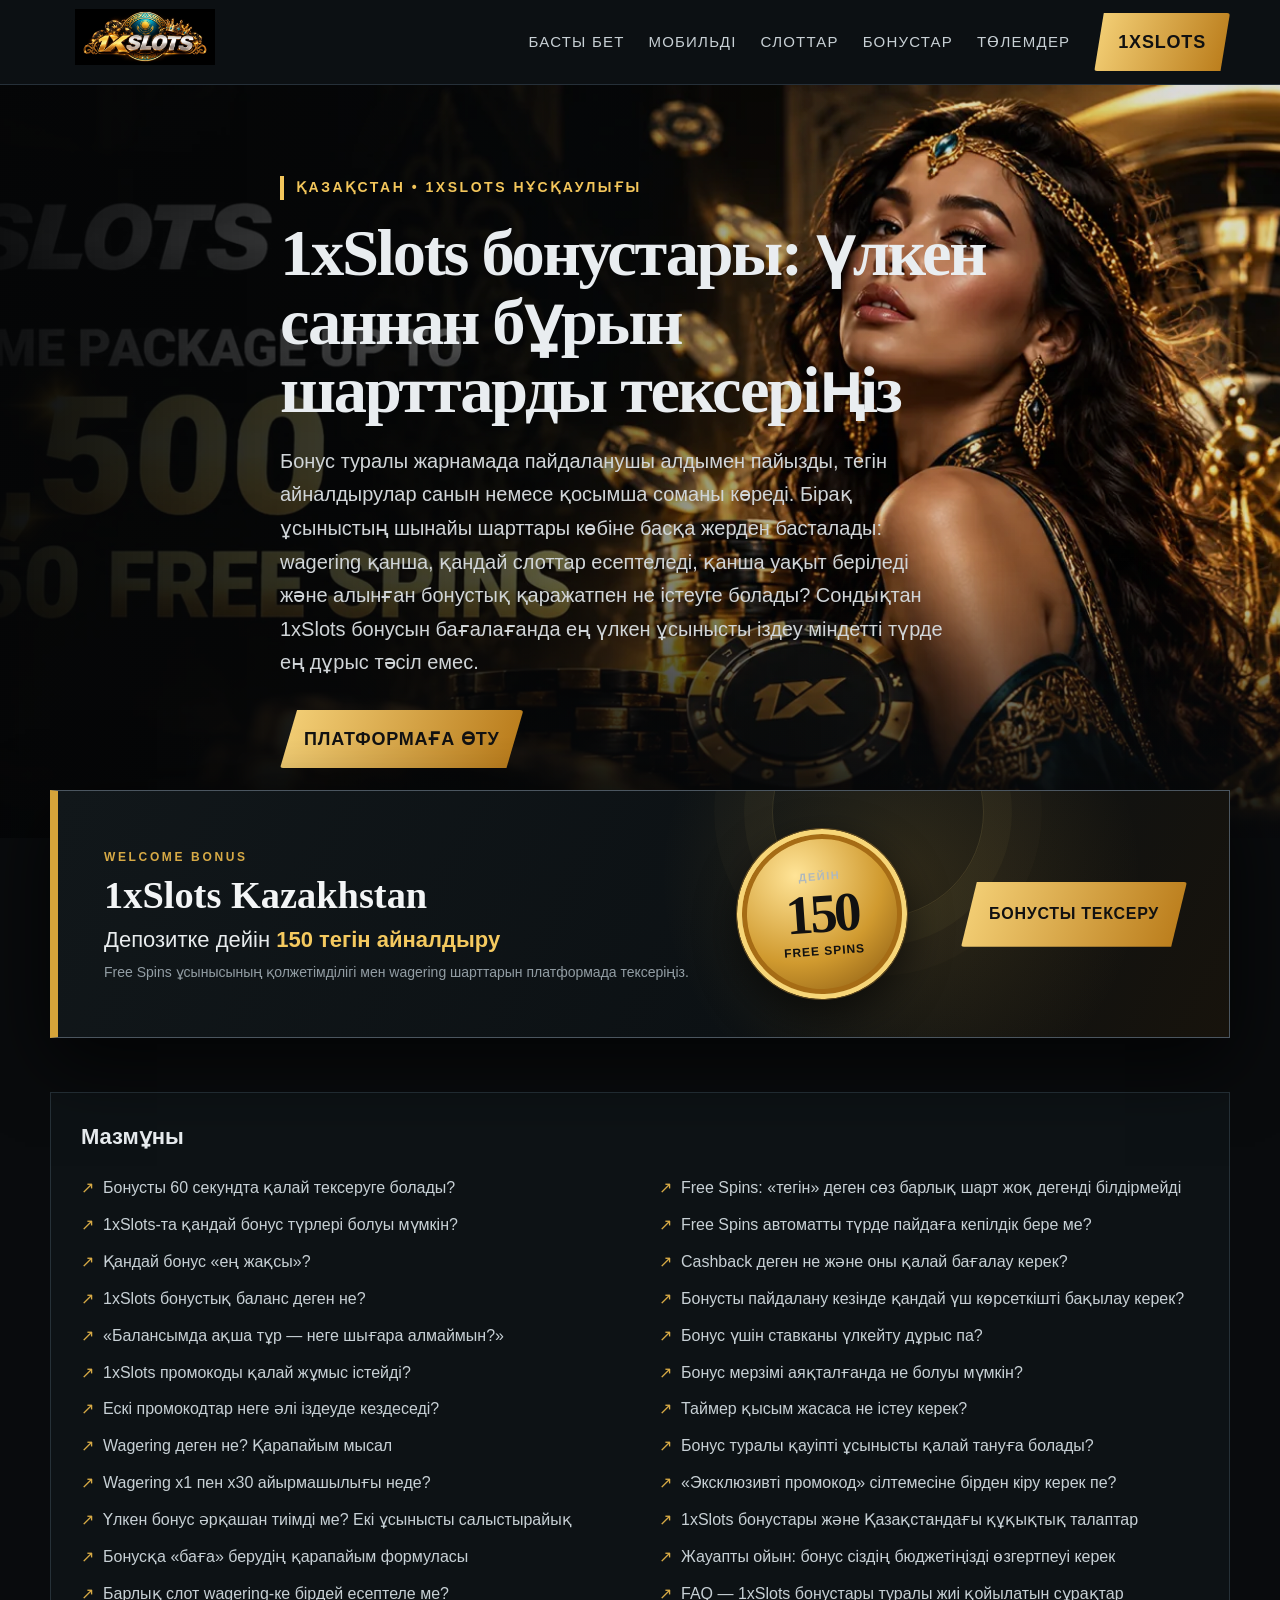
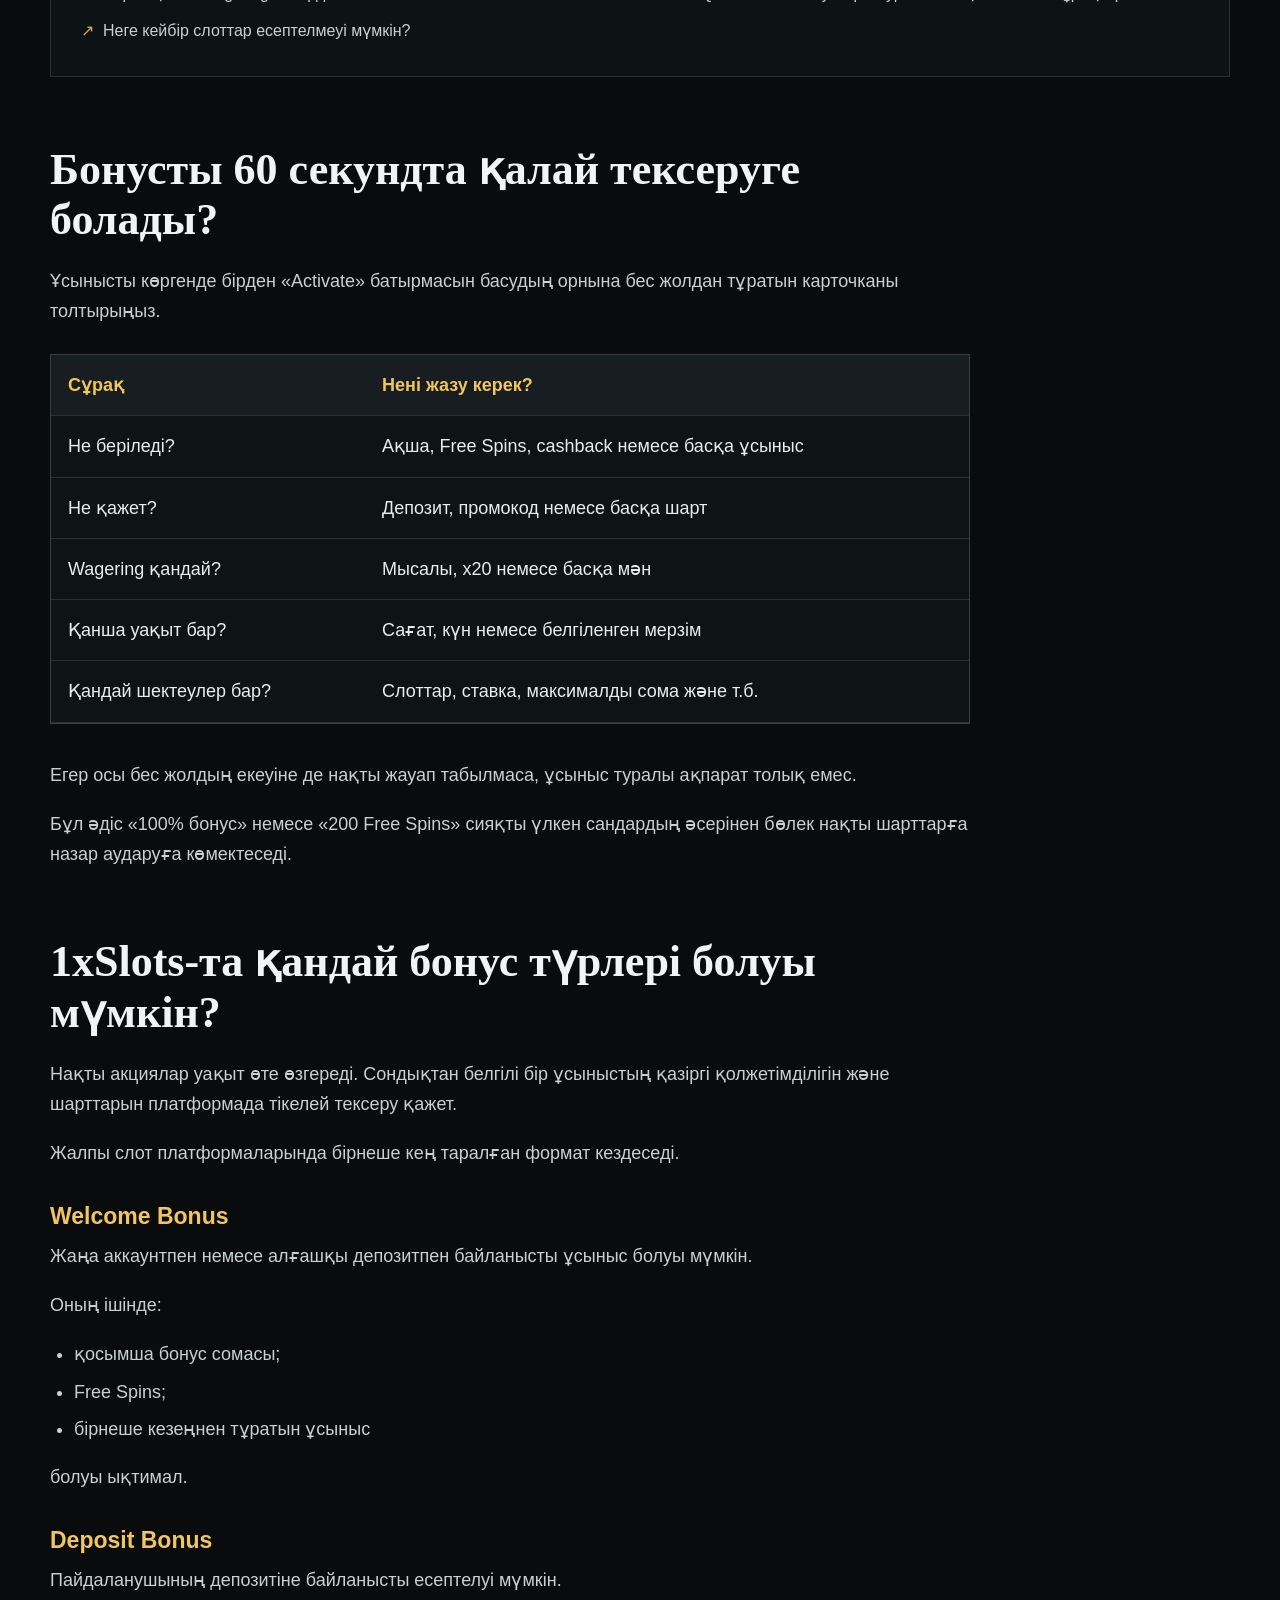
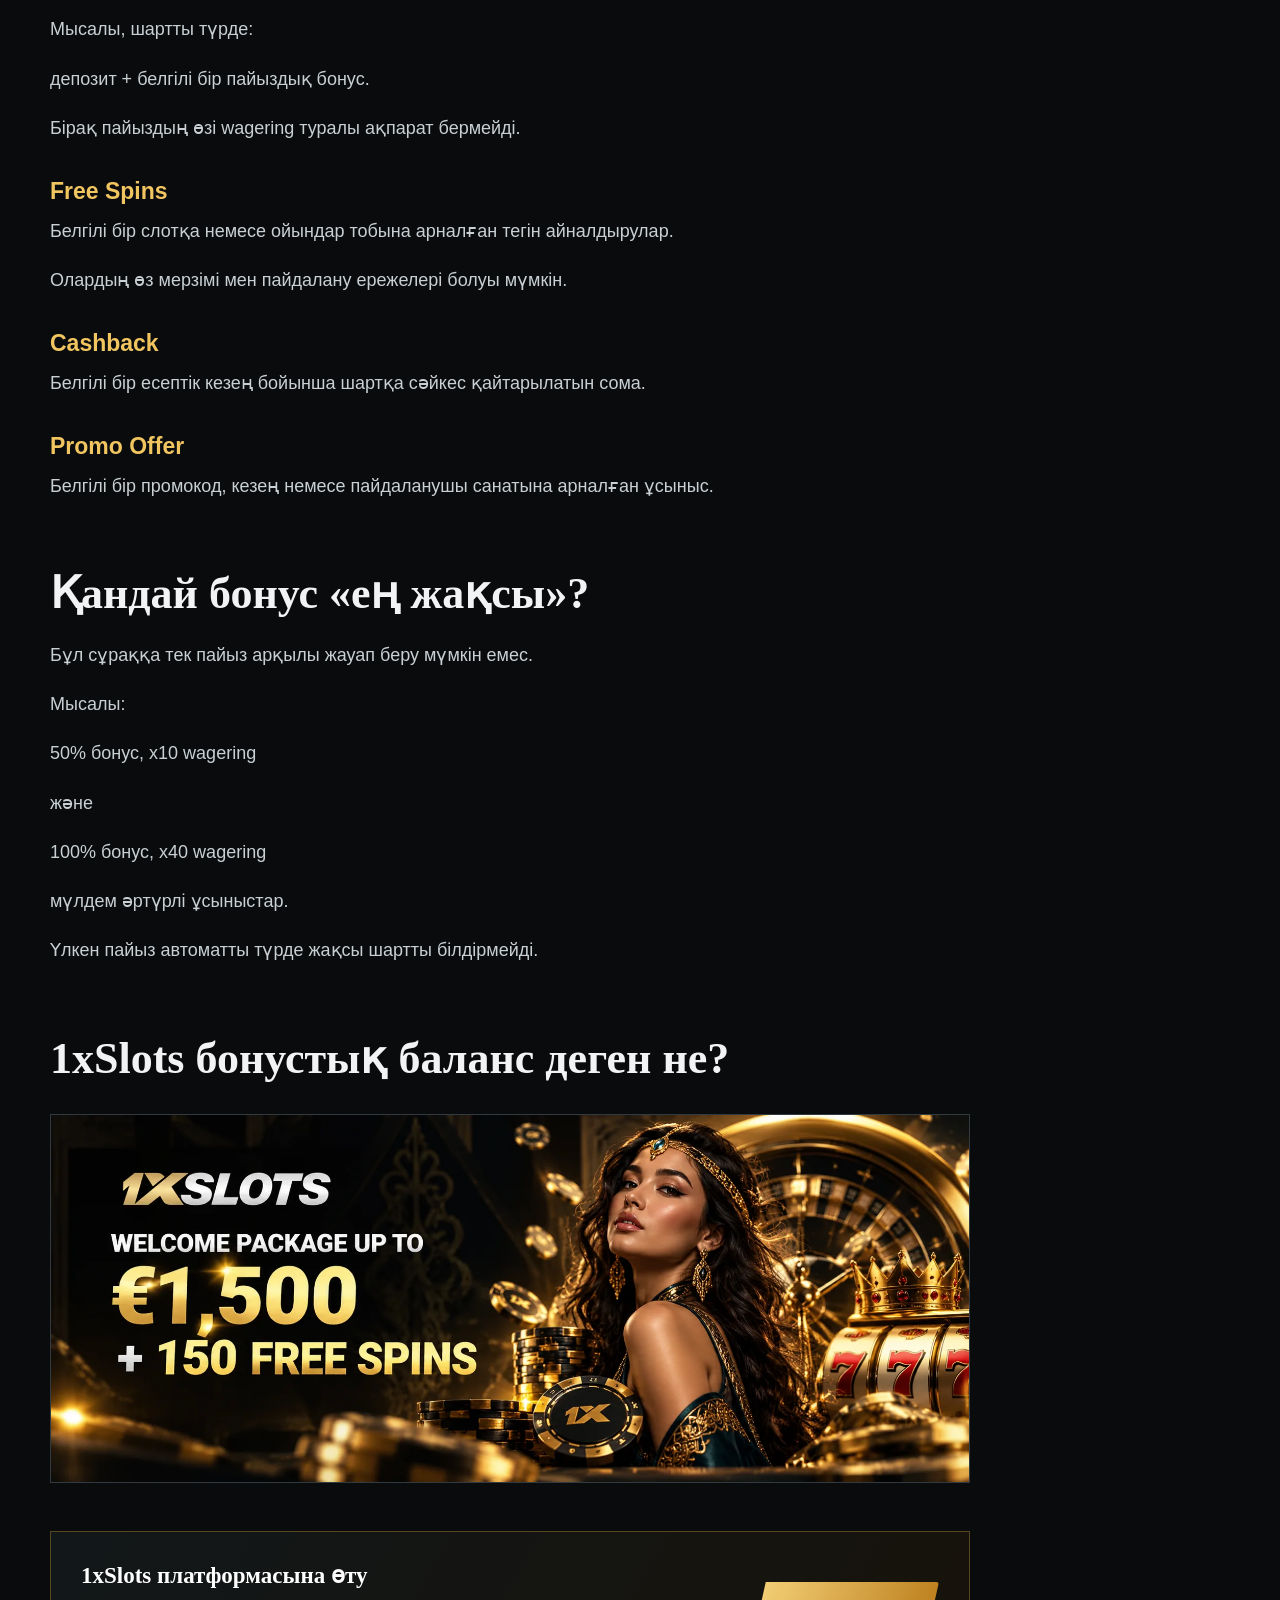
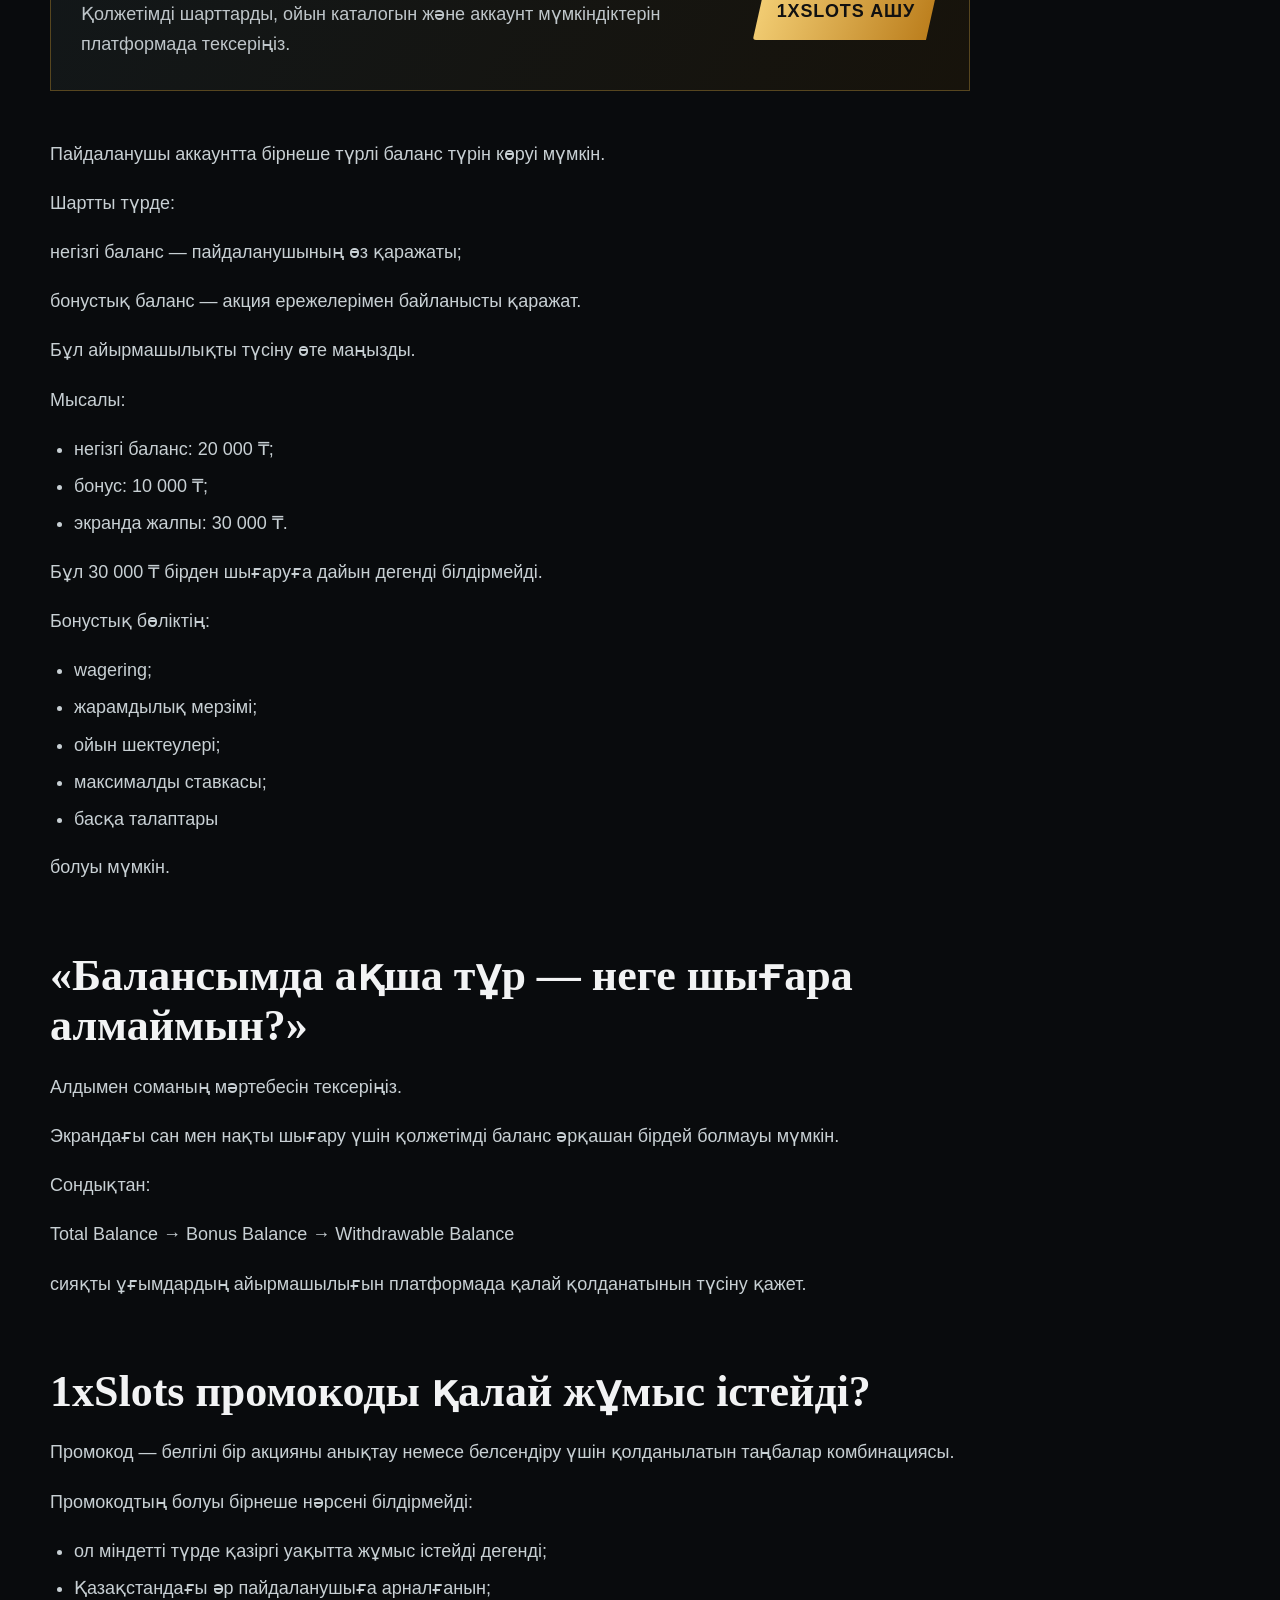
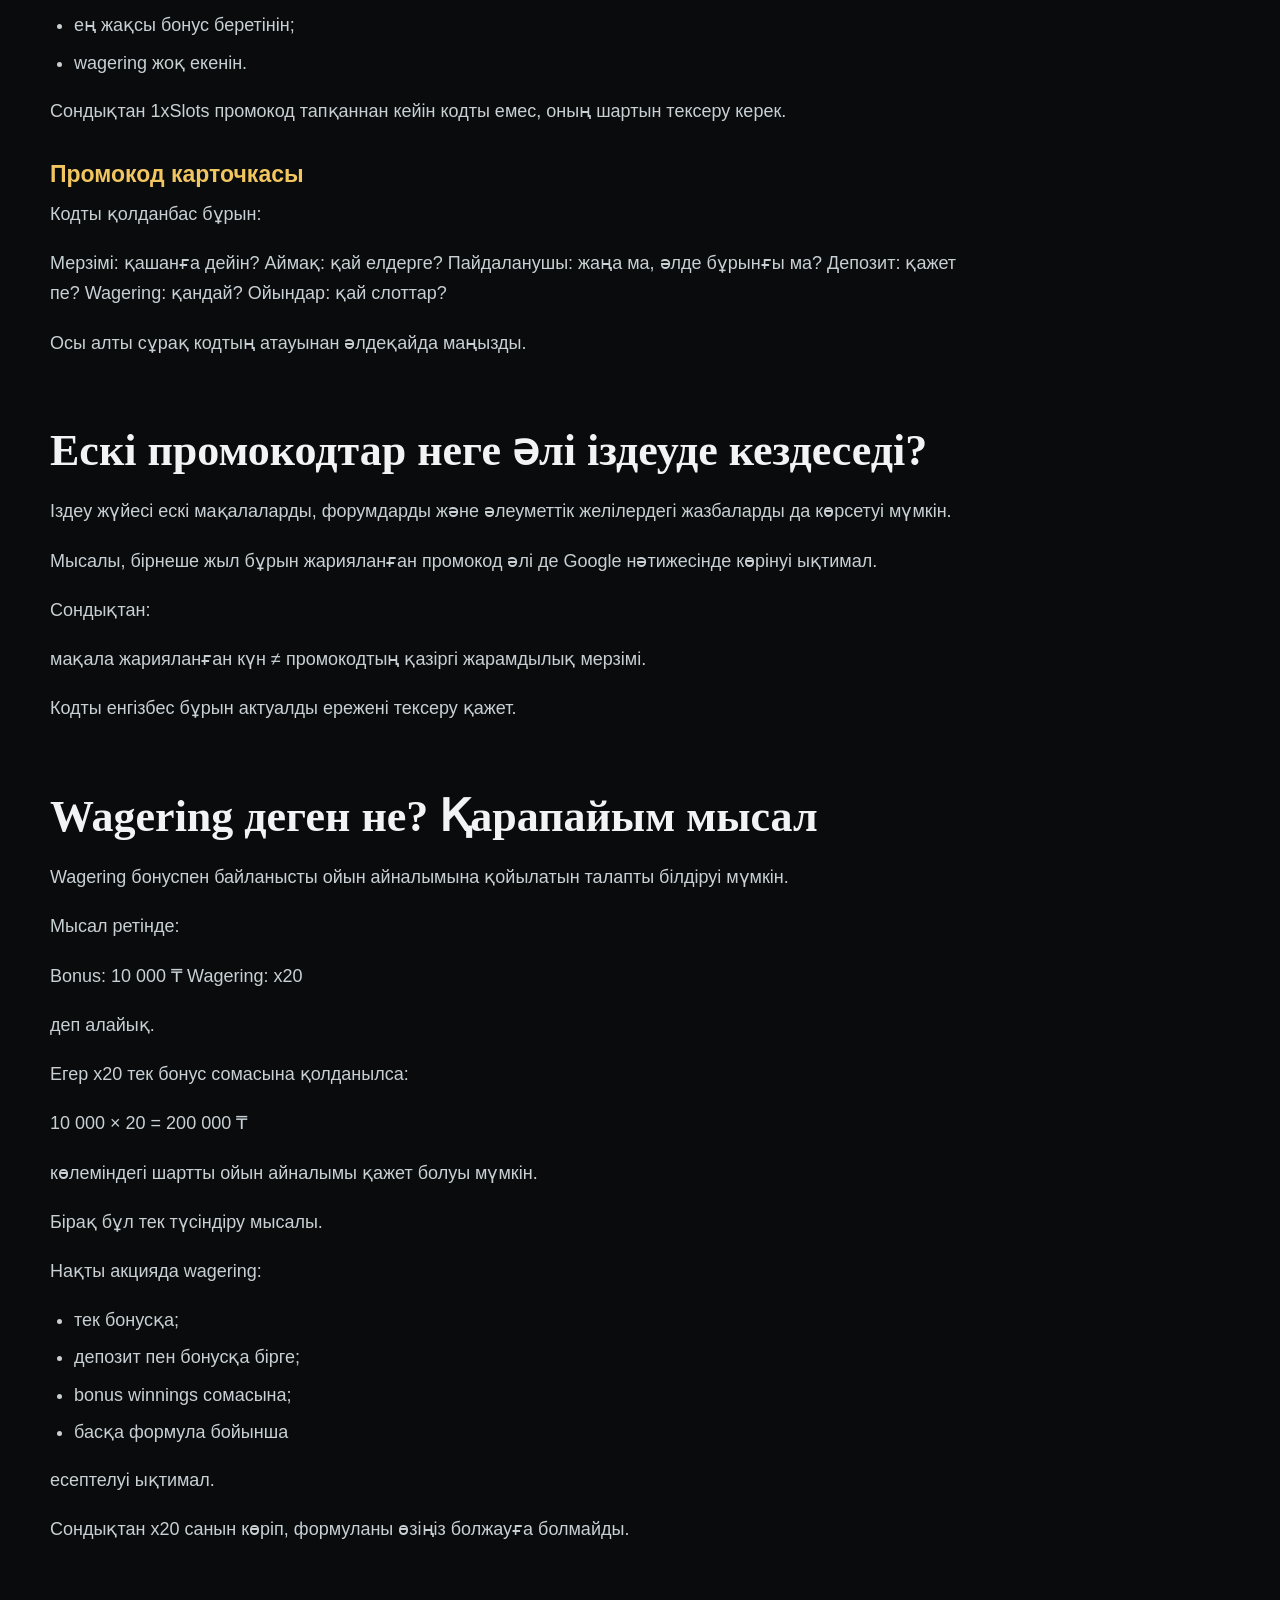
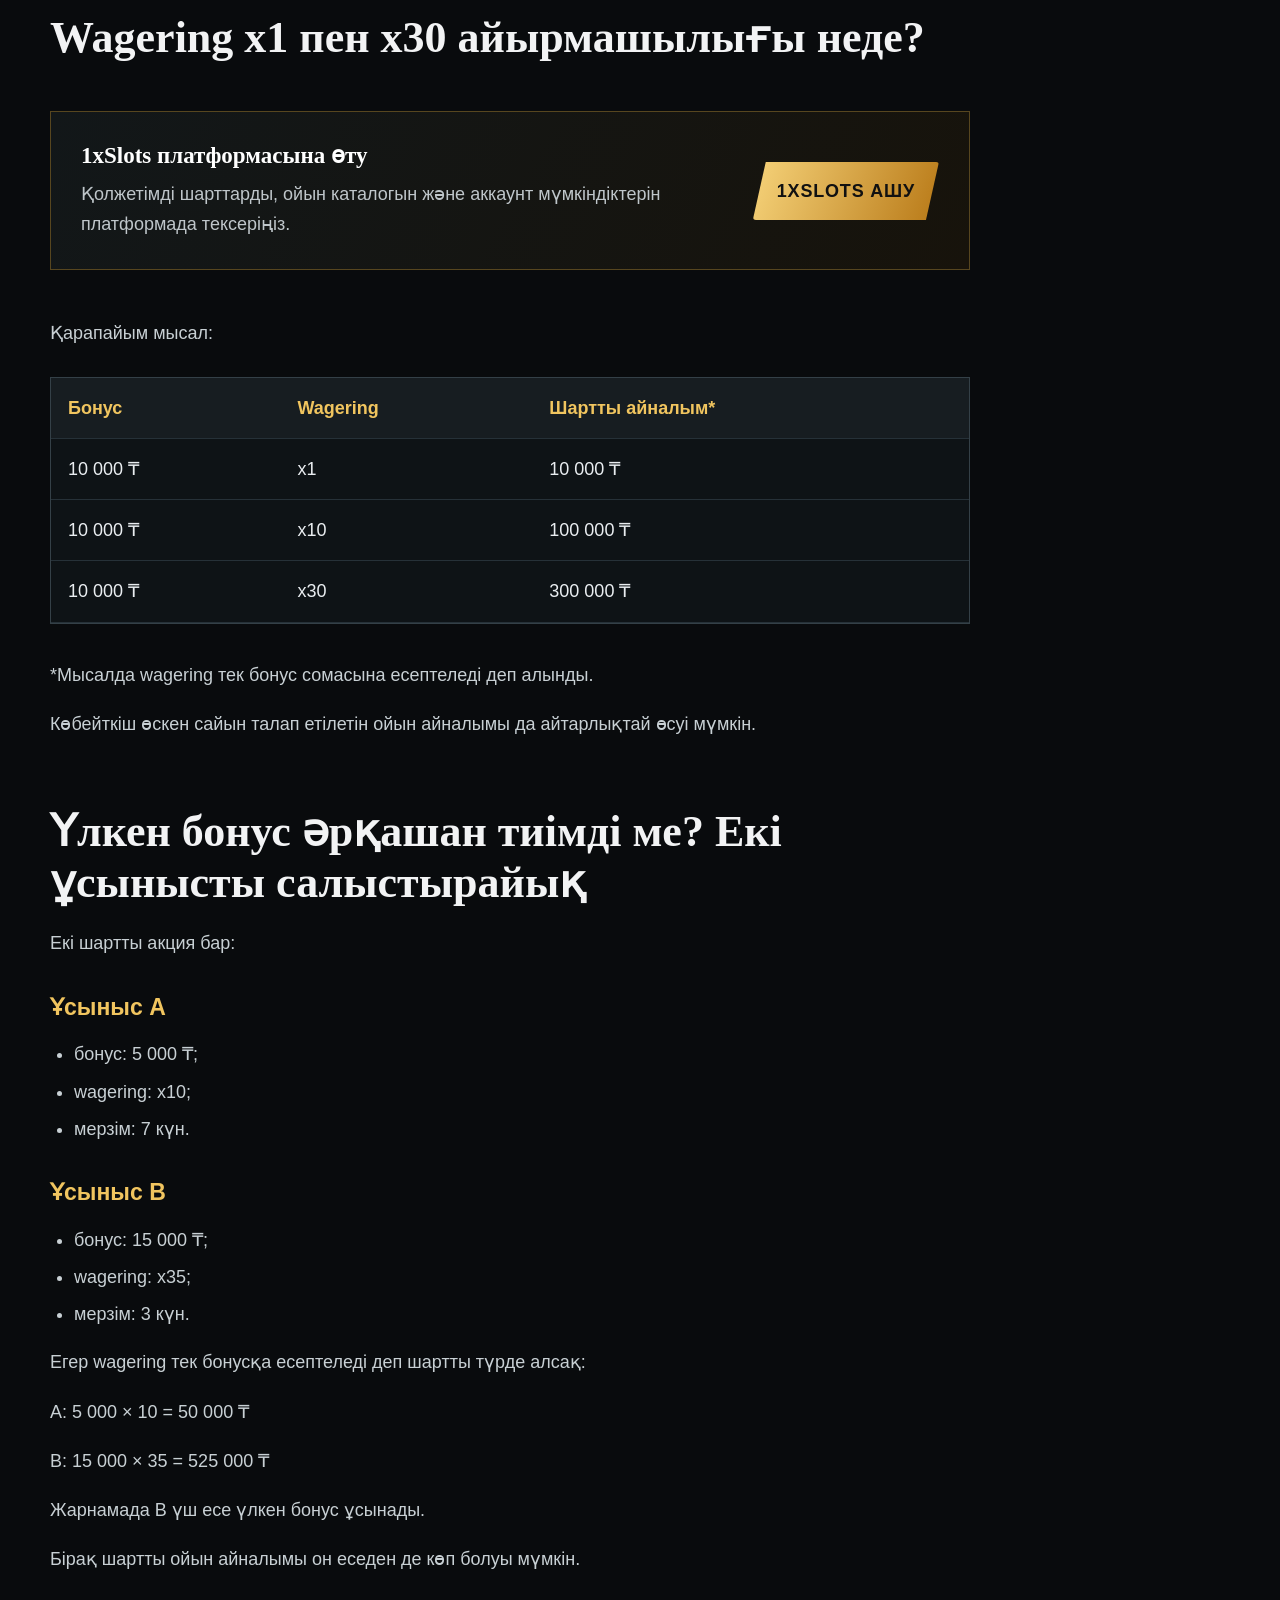
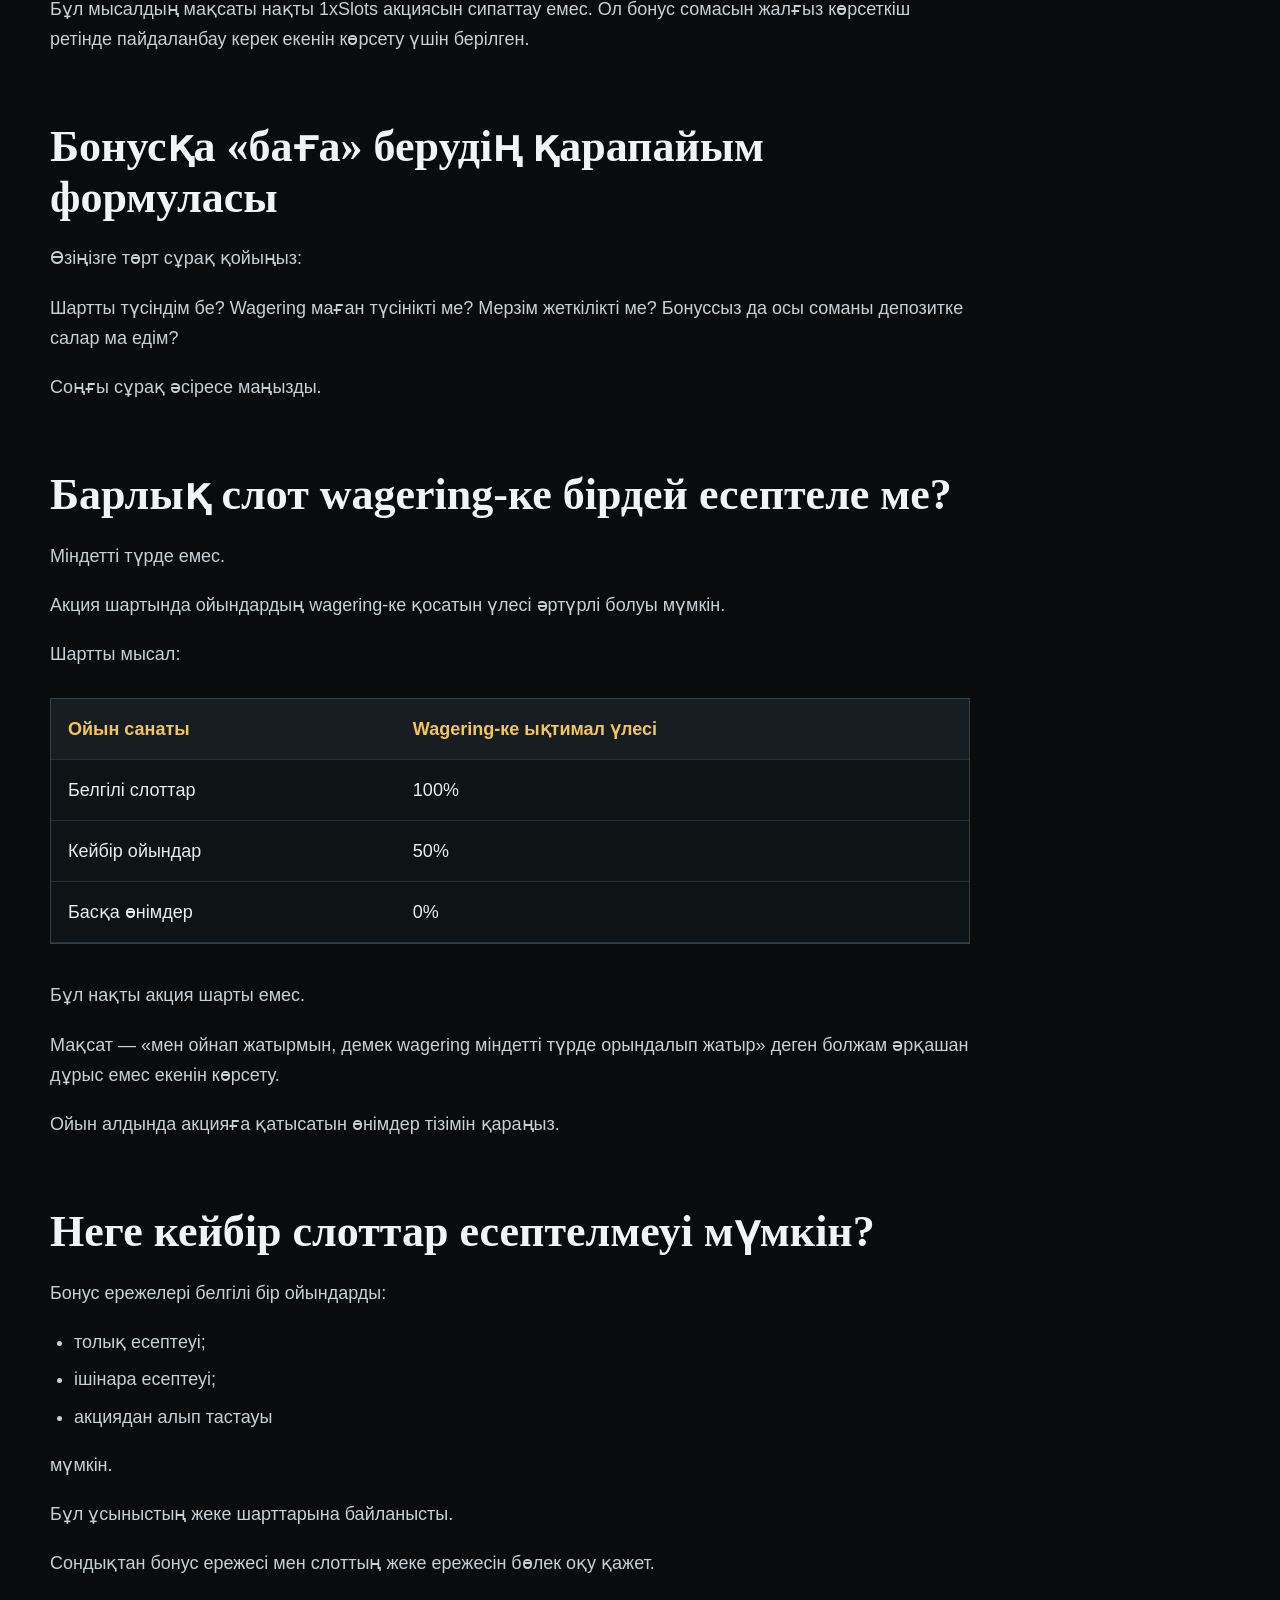
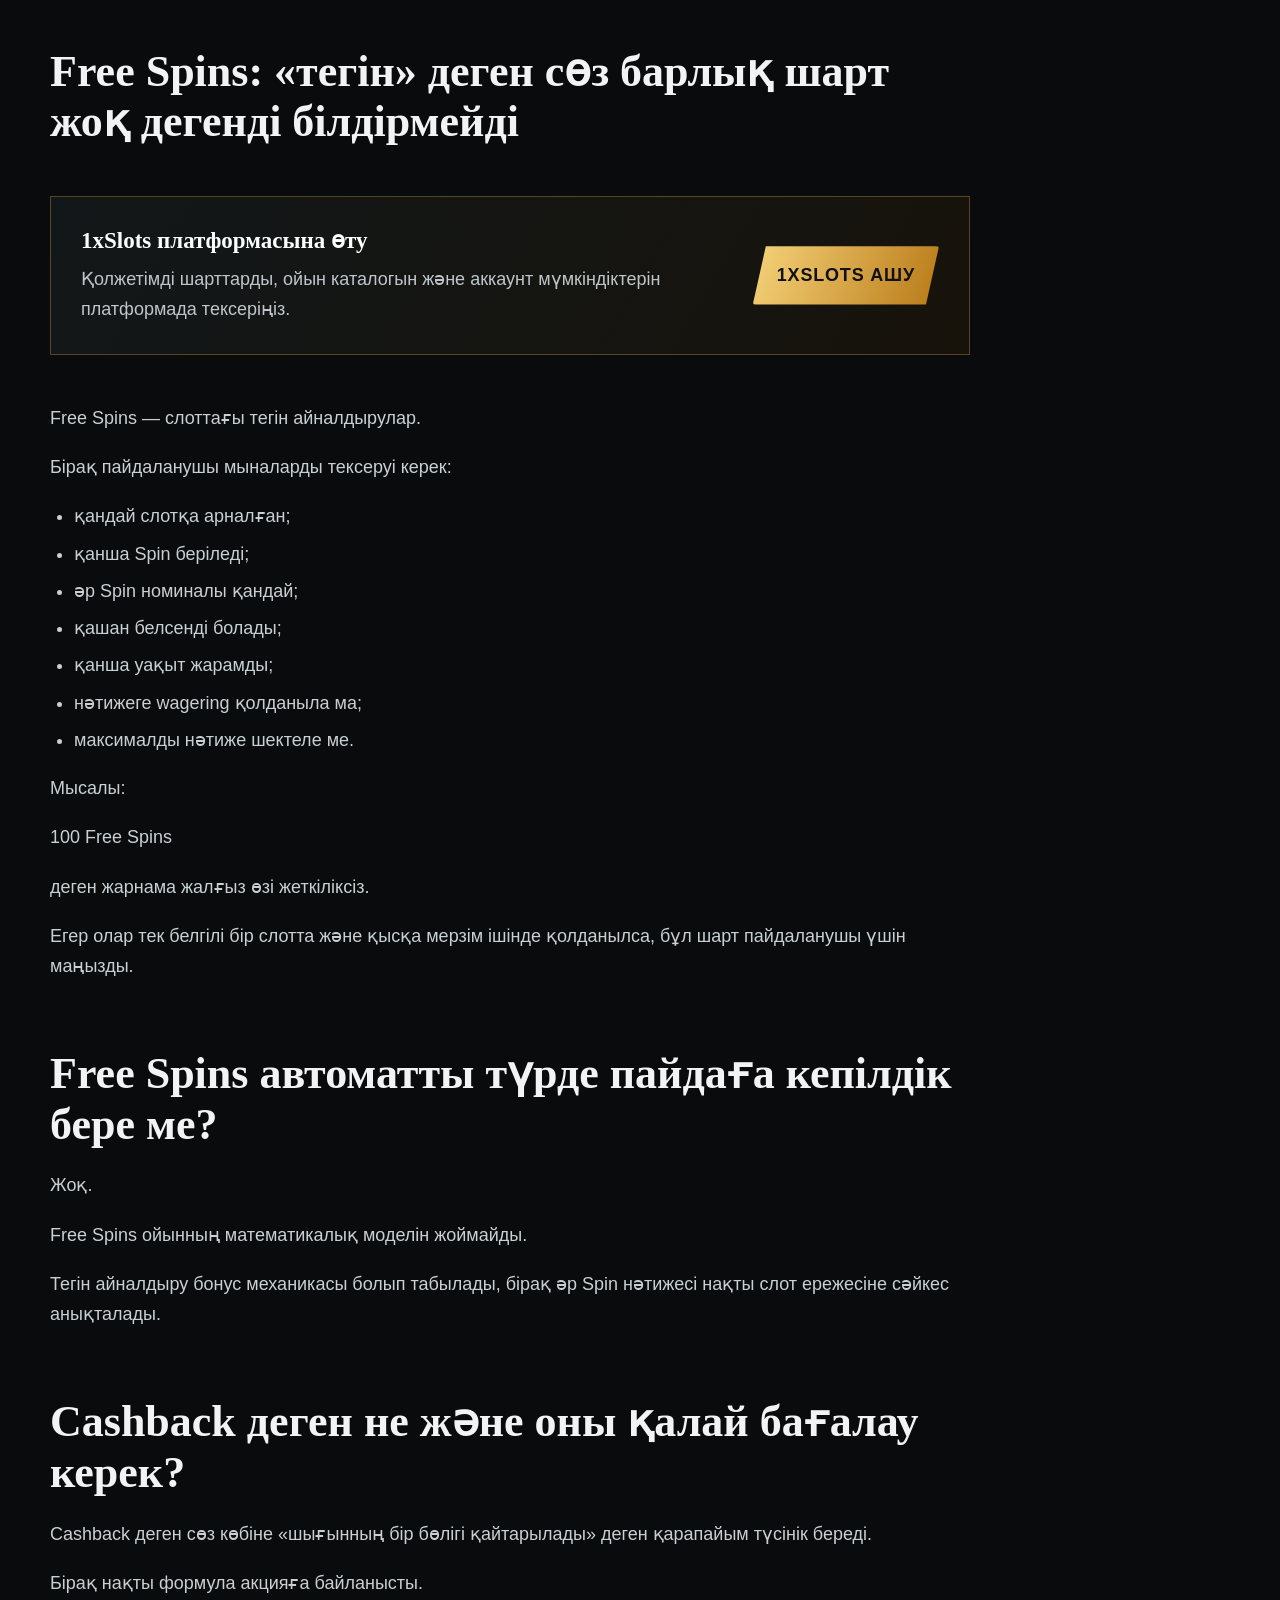
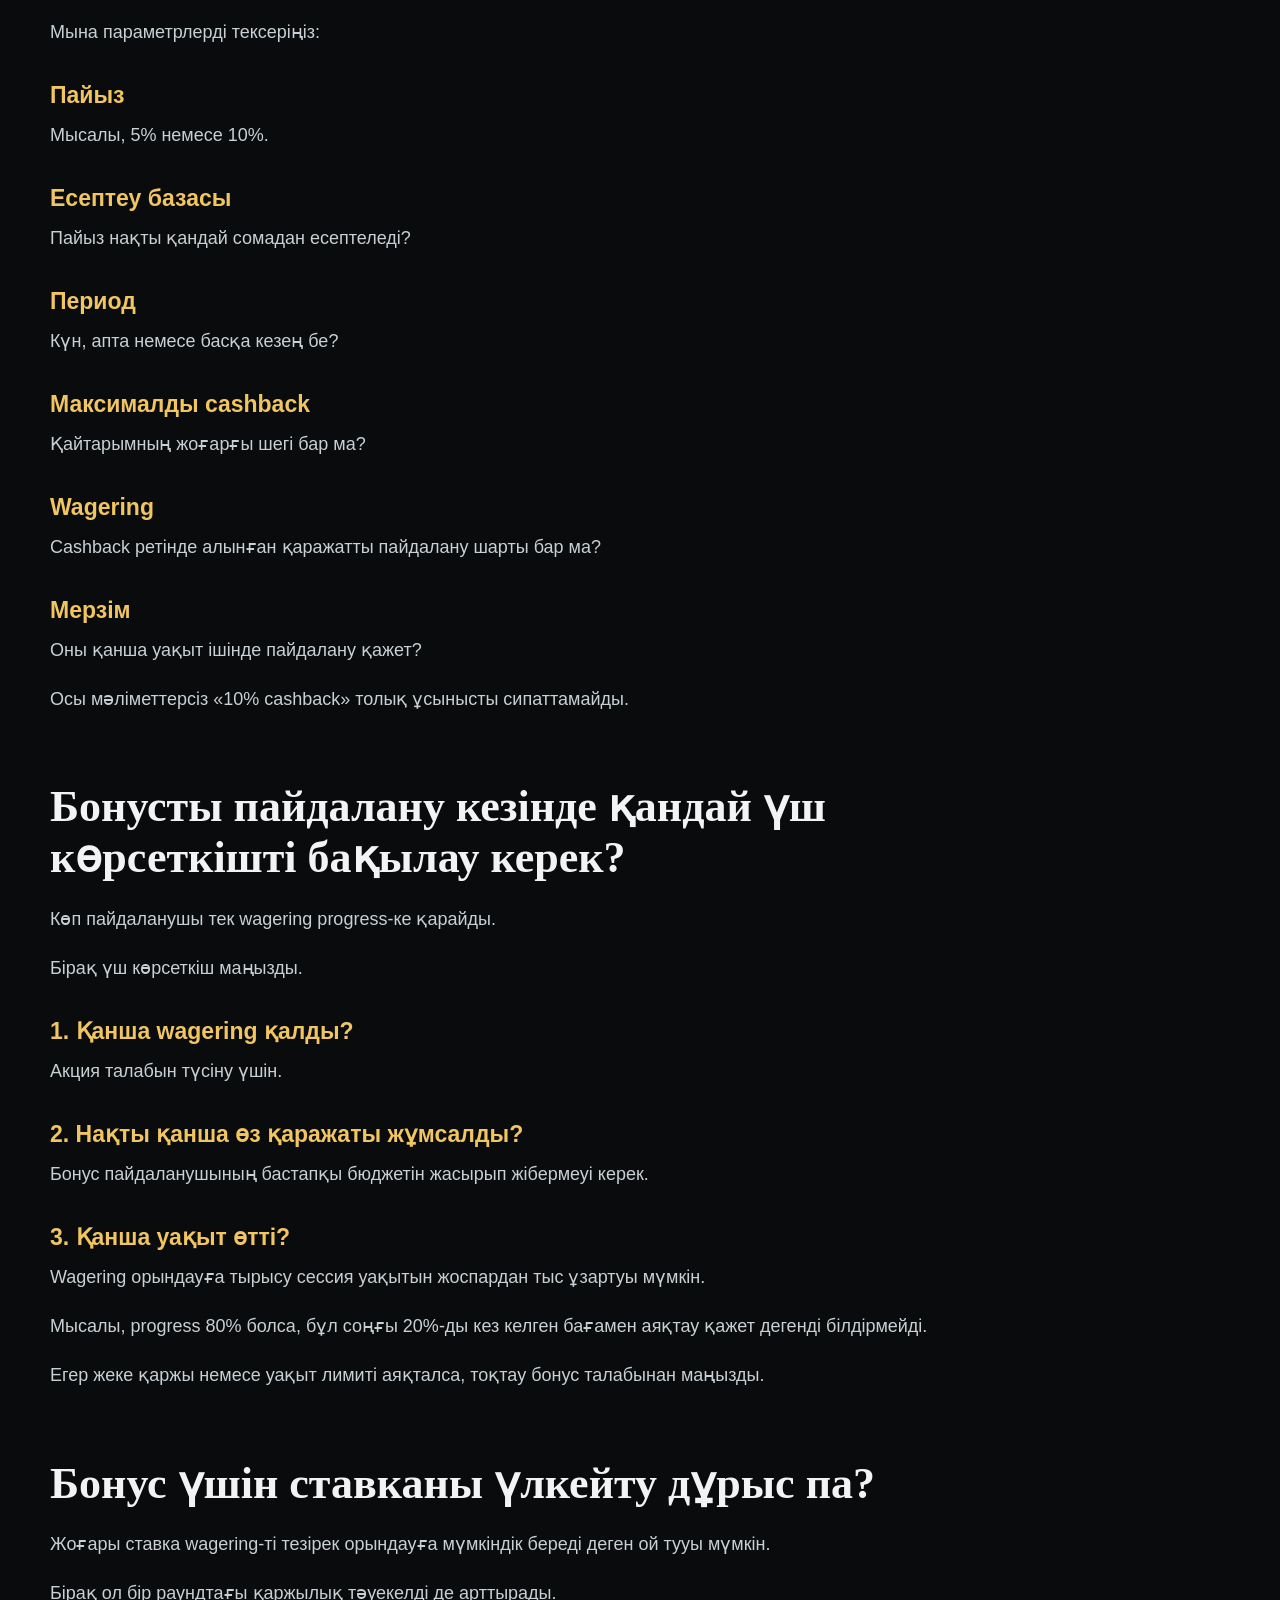
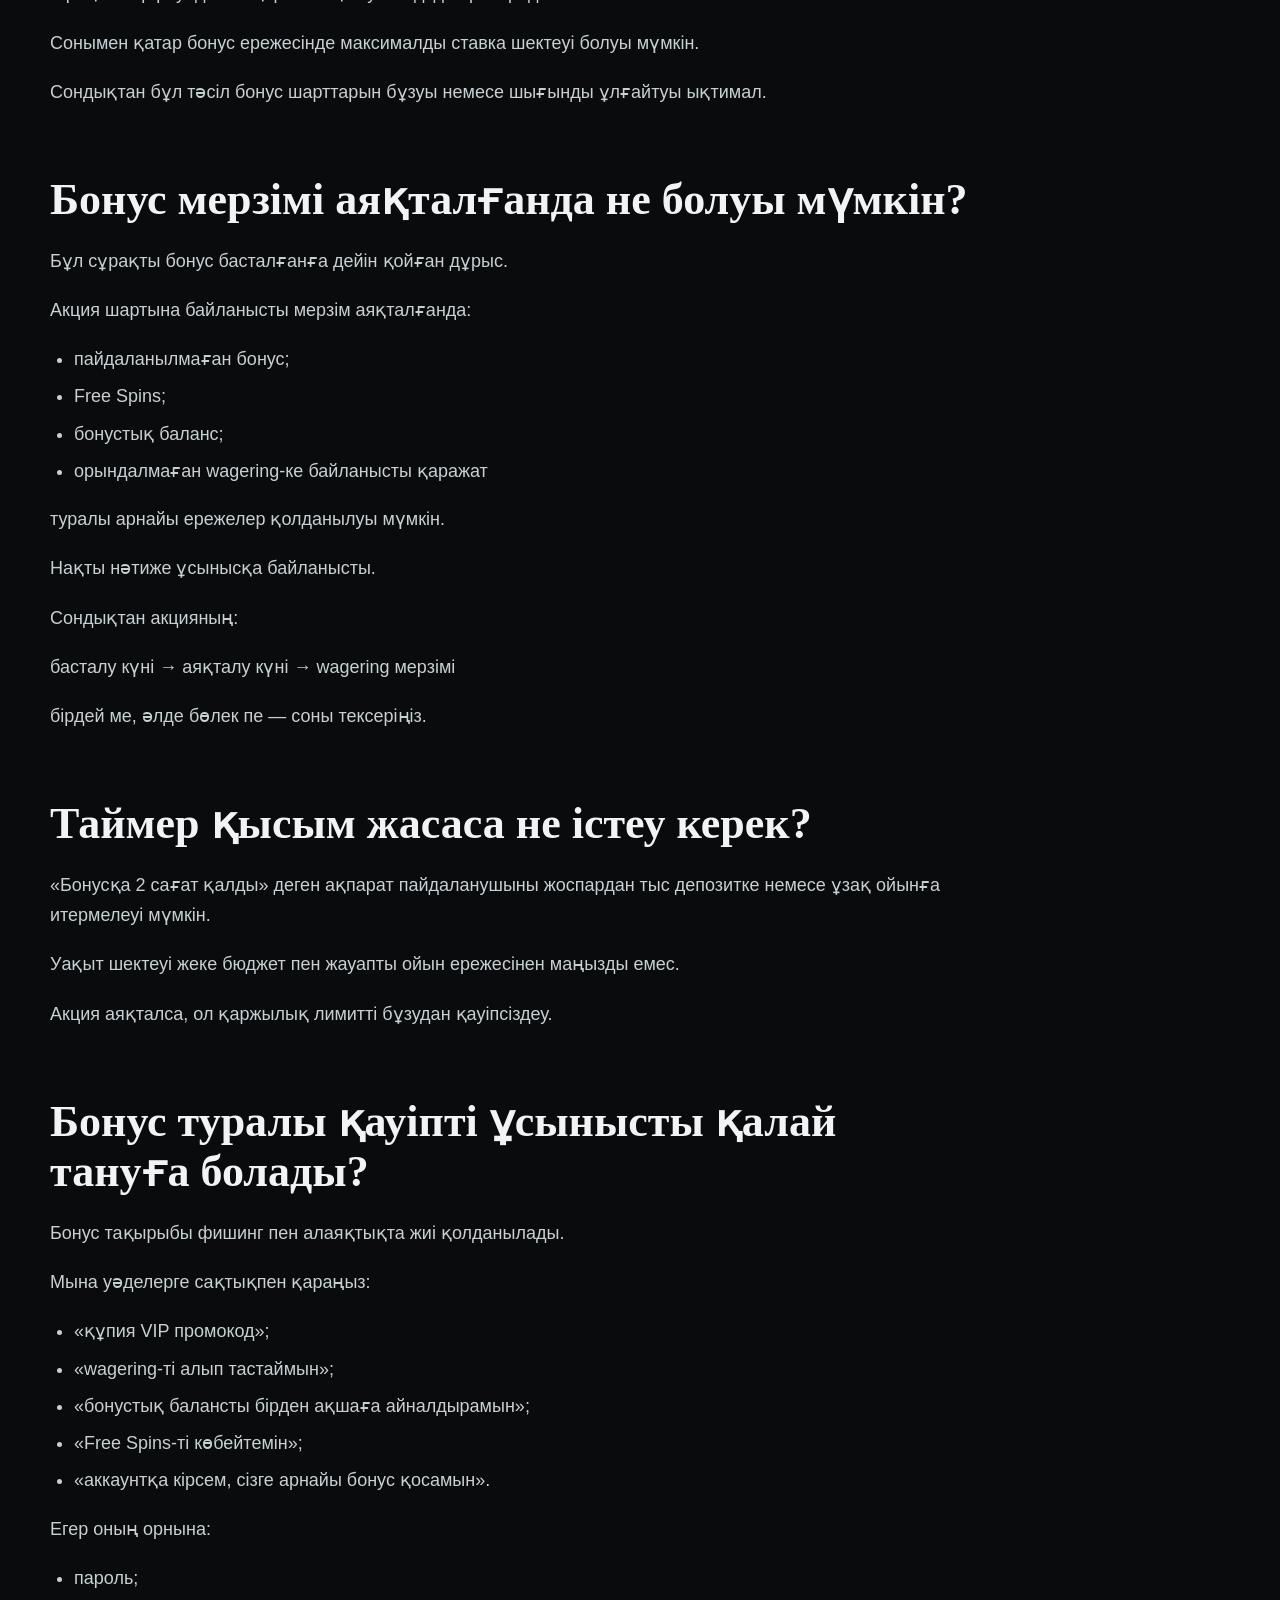
==== commit d627863f: "Update" ====
--- a/bonuses/index.html
+++ b/bonuses/index.html
@@ -1,7 +1,7 @@
 <!doctype html><html lang="kk"><head><meta charset="utf-8"><meta name="viewport" content="width=device-width,initial-scale=1"><title>1xSlots бонустары — промокодтар, wagering және шарттар</title><meta name="description" content="1xSlots бонустарын қалай бағалауға болады: промокодтар, wagering, бонустық баланс, Free Spins, cashback және акция шарттарын түсіндіреміз."><link rel="canonical" href="https://kazakhstan-business.com/bonuses/"><meta name="robots" content="index,follow"><meta name="google-site-verification" content="Fn95gwhQaJIuSTz36BSD-wCy6BC4I4jT6tZDsOfP_Z8"><meta property="og:title" content="1xSlots бонустары — промокодтар, wagering және шарттар"><meta property="og:description" content="1xSlots бонустарын қалай бағалауға болады: промокодтар, wagering, бонустық баланс, Free Spins, cashback және акция шарттарын түсіндіреміз."><meta property="og:url" content="https://kazakhstan-business.com/bonuses/"><meta property="og:type" content="website"><meta property="og:image" content="https://kazakhstan-business.com/assets/img/bonus.webp"><meta name="twitter:card" content="summary_large_image"><link rel="icon" href="/favicon.png"><link rel="stylesheet" href="/assets/style.css"></head><body>
 <header class="site-head"><div class="wrap head-inner"><a class="brand" href="/"><img src="/assets/img/logo.webp" alt="1xSlots Kazakhstan"></a><nav class="nav"><a href="/">Басты бет</a><a href="/mobile/">Мобильді</a><a href="/slots/">Слоттар</a><a href="/bonuses/">Бонустар</a><a href="/payments/">Төлемдер</a><a class="action" href="/go/">1xSlots</a></nav><details class="mobile-nav"><summary>Мәзір</summary><div class="mobile-panel"><a href="/">Басты бет</a><a href="/mobile/">Мобильді</a><a href="/slots/">Слоттар</a><a href="/bonuses/">Бонустар</a><a href="/payments/">Төлемдер</a><a class="action" href="/go/">1xSlots ашу</a></div></details></div></header>
 <section class="hero"><div class="hero-media"><img src="/assets/img/bonus.webp" alt="1xSlots Kazakhstan"></div><div class="wrap hero-copy"><span class="eyebrow">Қазақстан • 1xSlots нұсқаулығы</span><h1>1xSlots бонустары: үлкен саннан бұрын шарттарды тексеріңіз</h1><p>Бонус туралы жарнамада пайдаланушы алдымен пайызды, тегін айналдырулар санын немесе қосымша соманы көреді. Бірақ ұсыныстың шынайы шарттары көбіне басқа жерден басталады: wagering қанша, қандай слоттар есептеледі, қанша уақыт беріледі және алынған бонустық қаражатпен не істеуге болады? Сондықтан 1xSlots бонусын бағалағанда ең үлкен ұсынысты іздеу міндетті түрде ең дұрыс тәсіл емес.</p><div class="hero-actions"><a class="action" href="/go/">Платформаға өту</a></div></div></section>
-<main class="content"><div class="wrap"><aside class="top-promo"><div><strong>1xSlots Kazakhstan</strong><span>Ойындар, мобильді қолжетімділік, бонустар және төлем шарттарын платформада тексеріңіз.</span></div><a class="action" href="/go/">Қазір ашу</a></aside><section class="toc"><h2>Мазмұны</h2><div class="toc-grid"><a href="#бонусты-60-секундта-қалай-тексеруге-болады">Бонусты 60 секундта қалай тексеруге болады?</a><a href="#1xslots-та-қандай-бонус-түрлері-болуы-мүмкін">1xSlots-та қандай бонус түрлері болуы мүмкін?</a><a href="#қандай-бонус-ең-жақсы">Қандай бонус «ең жақсы»?</a><a href="#1xslots-бонустық-баланс-деген-не">1xSlots бонустық баланс деген не?</a><a href="#балансымда-ақша-тұр-неге-шығара-алмаймын">«Балансымда ақша тұр — неге шығара алмаймын?»</a><a href="#1xslots-промокоды-қалай-жұмыс-істейді">1xSlots промокоды қалай жұмыс істейді?</a><a href="#ескі-промокодтар-неге-әлі-іздеуде-кездеседі">Ескі промокодтар неге әлі іздеуде кездеседі?</a><a href="#wagering-деген-не-қарапайым-мысал">Wagering деген не? Қарапайым мысал</a><a href="#wagering-x1-пен-x30-айырмашылығы-неде">Wagering x1 пен x30 айырмашылығы неде?</a><a href="#үлкен-бонус-әрқашан-тиімді-ме-екі-ұсынысты-салыстырайық">Үлкен бонус әрқашан тиімді ме? Екі ұсынысты салыстырайық</a><a href="#бонусқа-баға-берудің-қарапайым-формуласы">Бонусқа «баға» берудің қарапайым формуласы</a><a href="#барлық-слот-wagering-ке-бірдей-есептеле-ме">Барлық слот wagering-ке бірдей есептеле ме?</a><a href="#неге-кейбір-слоттар-есептелмеуі-мүмкін">Неге кейбір слоттар есептелмеуі мүмкін?</a><a href="#free-spins-тегін-деген-сөз-барлық-шарт-жоқ-дегенді-білдірмейді">Free Spins: «тегін» деген сөз барлық шарт жоқ дегенді білдірмейді</a><a href="#free-spins-автоматты-түрде-пайдаға-кепілдік-бере-ме">Free Spins автоматты түрде пайдаға кепілдік бере ме?</a><a href="#cashback-деген-не-және-оны-қалай-бағалау-керек">Cashback деген не және оны қалай бағалау керек?</a><a href="#бонусты-пайдалану-кезінде-қандай-үш-көрсеткішті-бақылау-керек">Бонусты пайдалану кезінде қандай үш көрсеткішті бақылау керек?</a><a href="#бонус-үшін-ставканы-үлкейту-дұрыс-па">Бонус үшін ставканы үлкейту дұрыс па?</a><a href="#бонус-мерзімі-аяқталғанда-не-болуы-мүмкін">Бонус мерзімі аяқталғанда не болуы мүмкін?</a><a href="#таймер-қысым-жасаса-не-істеу-керек">Таймер қысым жасаса не істеу керек?</a><a href="#бонус-туралы-қауіпті-ұсынысты-қалай-тануға-болады">Бонус туралы қауіпті ұсынысты қалай тануға болады?</a><a href="#эксклюзивті-промокод-сілтемесіне-бірден-кіру-керек-пе">«Эксклюзивті промокод» сілтемесіне бірден кіру керек пе?</a><a href="#1xslots-бонустары-және-қазақстандағы-құқықтық-талаптар">1xSlots бонустары және Қазақстандағы құқықтық талаптар</a><a href="#жауапты-ойын-бонус-сіздің-бюджетіңізді-өзгертпеуі-керек">Жауапты ойын: бонус сіздің бюджетіңізді өзгертпеуі керек</a><a href="#faq-1xslots-бонустары-туралы-жиі-қойылатын-сұрақтар">FAQ — 1xSlots бонустары туралы жиі қойылатын сұрақтар</a></div></section><article class="article"><h2 class="jump" id="бонусты-60-секундта-қалай-тексеруге-болады">Бонусты 60 секундта қалай тексеруге болады?</h2>
+<main class="content"><div class="wrap"><aside class="top-promo bonus-promo"><div class="bonus-copy"><span class="bonus-kicker">WELCOME BONUS</span><strong>1xSlots Kazakhstan</strong><span class="bonus-main">Депозитке дейін <b>150 тегін айналдыру</b></span><span class="bonus-note">Free Spins ұсынысының қолжетімділігі мен wagering шарттарын платформада тексеріңіз.</span></div><div class="bonus-badge"><span>ДЕЙІН</span><b>150</b><small>FREE SPINS</small></div><a class="action" href="/go/">Бонусты тексеру</a></aside><section class="toc"><h2>Мазмұны</h2><div class="toc-grid"><a href="#бонусты-60-секундта-қалай-тексеруге-болады">Бонусты 60 секундта қалай тексеруге болады?</a><a href="#1xslots-та-қандай-бонус-түрлері-болуы-мүмкін">1xSlots-та қандай бонус түрлері болуы мүмкін?</a><a href="#қандай-бонус-ең-жақсы">Қандай бонус «ең жақсы»?</a><a href="#1xslots-бонустық-баланс-деген-не">1xSlots бонустық баланс деген не?</a><a href="#балансымда-ақша-тұр-неге-шығара-алмаймын">«Балансымда ақша тұр — неге шығара алмаймын?»</a><a href="#1xslots-промокоды-қалай-жұмыс-істейді">1xSlots промокоды қалай жұмыс істейді?</a><a href="#ескі-промокодтар-неге-әлі-іздеуде-кездеседі">Ескі промокодтар неге әлі іздеуде кездеседі?</a><a href="#wagering-деген-не-қарапайым-мысал">Wagering деген не? Қарапайым мысал</a><a href="#wagering-x1-пен-x30-айырмашылығы-неде">Wagering x1 пен x30 айырмашылығы неде?</a><a href="#үлкен-бонус-әрқашан-тиімді-ме-екі-ұсынысты-салыстырайық">Үлкен бонус әрқашан тиімді ме? Екі ұсынысты салыстырайық</a><a href="#бонусқа-баға-берудің-қарапайым-формуласы">Бонусқа «баға» берудің қарапайым формуласы</a><a href="#барлық-слот-wagering-ке-бірдей-есептеле-ме">Барлық слот wagering-ке бірдей есептеле ме?</a><a href="#неге-кейбір-слоттар-есептелмеуі-мүмкін">Неге кейбір слоттар есептелмеуі мүмкін?</a><a href="#free-spins-тегін-деген-сөз-барлық-шарт-жоқ-дегенді-білдірмейді">Free Spins: «тегін» деген сөз барлық шарт жоқ дегенді білдірмейді</a><a href="#free-spins-автоматты-түрде-пайдаға-кепілдік-бере-ме">Free Spins автоматты түрде пайдаға кепілдік бере ме?</a><a href="#cashback-деген-не-және-оны-қалай-бағалау-керек">Cashback деген не және оны қалай бағалау керек?</a><a href="#бонусты-пайдалану-кезінде-қандай-үш-көрсеткішті-бақылау-керек">Бонусты пайдалану кезінде қандай үш көрсеткішті бақылау керек?</a><a href="#бонус-үшін-ставканы-үлкейту-дұрыс-па">Бонус үшін ставканы үлкейту дұрыс па?</a><a href="#бонус-мерзімі-аяқталғанда-не-болуы-мүмкін">Бонус мерзімі аяқталғанда не болуы мүмкін?</a><a href="#таймер-қысым-жасаса-не-істеу-керек">Таймер қысым жасаса не істеу керек?</a><a href="#бонус-туралы-қауіпті-ұсынысты-қалай-тануға-болады">Бонус туралы қауіпті ұсынысты қалай тануға болады?</a><a href="#эксклюзивті-промокод-сілтемесіне-бірден-кіру-керек-пе">«Эксклюзивті промокод» сілтемесіне бірден кіру керек пе?</a><a href="#1xslots-бонустары-және-қазақстандағы-құқықтық-талаптар">1xSlots бонустары және Қазақстандағы құқықтық талаптар</a><a href="#жауапты-ойын-бонус-сіздің-бюджетіңізді-өзгертпеуі-керек">Жауапты ойын: бонус сіздің бюджетіңізді өзгертпеуі керек</a><a href="#faq-1xslots-бонустары-туралы-жиі-қойылатын-сұрақтар">FAQ — 1xSlots бонустары туралы жиі қойылатын сұрақтар</a></div></section><article class="article"><h2 class="jump" id="бонусты-60-секундта-қалай-тексеруге-болады">Бонусты 60 секундта қалай тексеруге болады?</h2>
 <p>Ұсынысты көргенде бірден «Activate» батырмасын басудың орнына бес жолдан тұратын карточканы толтырыңыз.</p>
 <div class="table-wrap"><table><tr><td>Сұрақ</td><td>Нені жазу керек?</td></tr><tr><td>Не беріледі?</td><td>Ақша, Free Spins, cashback немесе басқа ұсыныс</td></tr><tr><td>Не қажет?</td><td>Депозит, промокод немесе басқа шарт</td></tr><tr><td>Wagering қандай?</td><td>Мысалы, x20 немесе басқа мән</td></tr><tr><td>Қанша уақыт бар?</td><td>Сағат, күн немесе белгіленген мерзім</td></tr><tr><td>Қандай шектеулер бар?</td><td>Слоттар, ставка, максималды сома және т.б.</td></tr></table></div>
 <p>Егер осы бес жолдың екеуіне де нақты жауап табылмаса, ұсыныс туралы ақпарат толық емес.</p>
--- a/assets/style.css
+++ b/assets/style.css
@@ -1 +1,5 @@
-*{box-sizing:border-box}html{scroll-behavior:smooth}body{margin:0;background:#090b0d;color:#e9edf0;font-family:"Arial Narrow","Roboto Condensed",Arial,sans-serif;line-height:1.68;font-size:18px}a{color:inherit}.wrap{width:min(1180px,calc(100% - 44px));margin:auto}.site-head{background:#0c1013;border-bottom:1px solid #263039}.head-inner{min-height:84px;display:flex;align-items:center;gap:30px}.brand img{width:190px;height:56px;object-fit:contain}.nav{display:flex;gap:24px;align-items:center;margin-left:auto}.nav a:not(.action){text-decoration:none;color:#c8d0d5;font-size:15px;text-transform:uppercase;letter-spacing:.08em}.nav a:not(.action):hover{color:#f5c451}.action{display:inline-flex;align-items:center;justify-content:center;text-decoration:none;background:linear-gradient(110deg,#f6d37a,#b87917);color:#111;padding:14px 24px;border-radius:3px;font-weight:900;text-transform:uppercase;letter-spacing:.045em;box-shadow:0 10px 30px #0008;clip-path:polygon(7% 0,100% 0,93% 100%,0 100%)}.mobile-nav{display:none;margin-left:auto}.mobile-nav summary{cursor:pointer;list-style:none;border:1px solid #d3a64a;padding:10px 14px;font-weight:800}.mobile-nav[open] .mobile-panel{position:absolute;left:22px;right:22px;top:78px;z-index:30;background:#11171b;border:1px solid #39434a;padding:18px;display:grid;gap:13px}.mobile-panel a{text-decoration:none;padding:7px 0}.hero{position:relative;min-height:610px;display:grid;align-items:end;background:#050607;overflow:hidden}.hero-media{position:absolute;inset:0}.hero-media img{width:100%;height:100%;object-fit:cover;object-position:center}.hero-media:after{content:"";position:absolute;inset:0;background:linear-gradient(90deg,#050607f5 0%,#050607b5 38%,#05060725 70%),linear-gradient(0deg,#090b0d 0%,transparent 38%)}.hero-copy{position:relative;z-index:2;width:min(720px,100%);padding:86px 0 70px}.eyebrow{display:inline-block;color:#f3c65b;border-left:4px solid #f3c65b;padding-left:12px;text-transform:uppercase;font-size:14px;letter-spacing:.18em;font-weight:900}.hero h1{font-family:Georgia,"Times New Roman",serif;font-size:clamp(40px,5.2vw,72px);line-height:1.03;margin:18px 0 20px;letter-spacing:-.035em}.hero p{font-size:20px;color:#d0d5d8;max-width:670px}.hero-actions{display:flex;gap:14px;flex-wrap:wrap;margin-top:30px}.top-promo{margin:-34px auto 42px;position:relative;z-index:5;background:#12171a;border:1px solid #344047;border-left:5px solid #d6a43a;padding:24px 28px;display:flex;align-items:center;justify-content:space-between;gap:24px;box-shadow:0 18px 50px #0009}.top-promo strong{display:block;font-family:Georgia,serif;font-size:24px}.top-promo span{color:#aeb8be}.toc{background:#0d1215;border:1px solid #263138;padding:26px 30px;margin:0 0 44px}.toc h2{margin:0 0 14px;font-size:22px}.toc-grid{columns:2;column-gap:38px}.toc a{display:block;text-decoration:none;color:#c7d0d5;padding:5px 0;font-size:16px;break-inside:avoid}.toc a:before{content:"↗";color:#d7aa46;margin-right:9px}.content{padding-bottom:70px}.article{max-width:920px}.article h2{font-family:Georgia,serif;font-size:clamp(30px,4vw,44px);line-height:1.15;margin:68px 0 20px;color:#f2f3f4}.article h3{font-size:23px;line-height:1.25;margin:34px 0 10px;color:#f1c55f}.article p{color:#c8d0d4;margin:0 0 19px}.article ul,.article ol{padding-left:24px;color:#c8d0d4}.article li{margin:7px 0}.table-wrap{overflow:auto;margin:28px 0 36px;border:1px solid #344047}.article table{border-collapse:collapse;width:100%;min-width:620px;background:#0e1316}.article td,.article th{padding:15px 17px;border-bottom:1px solid #263138;text-align:left}.article tr:first-child{background:#171d21;color:#f1c55f;font-weight:800}.section-img{margin:30px 0 42px;border:1px solid #313a40;background:#111}.section-img img{display:block;width:100%;max-height:520px;object-fit:cover}.promo{margin:48px 0;background:linear-gradient(120deg,#121719,#17130b);border:1px solid #57461f;padding:30px;display:grid;grid-template-columns:1fr auto;gap:25px;align-items:center}.promo h3{margin:0 0 8px;color:#fff;font-family:Georgia,serif}.promo p{margin:0;color:#bfc6ca}.faq h3{border-top:1px solid #283238;padding-top:22px}.footer{border-top:1px solid #263138;background:#07090a;padding:42px 0}.footer-grid{display:grid;grid-template-columns:1.3fr 1fr;gap:40px}.footer img{width:180px}.footer p{color:#89959c;font-size:14px}.footer-links{display:flex;flex-wrap:wrap;gap:14px 22px;align-content:start}.footer-links a{color:#c5cdd1;text-decoration:none;font-size:15px}.notice{font-size:13px;color:#758087;border-top:1px solid #1e262b;margin-top:30px;padding-top:20px}.jump{scroll-margin-top:25px}@media(max-width:850px){body{font-size:17px}.wrap{width:min(100% - 30px,1180px)}.nav{display:none}.mobile-nav{display:block}.brand img{width:155px}.head-inner{min-height:72px}.hero{min-height:590px}.hero-media:after{background:linear-gradient(0deg,#090b0d 0%,#050607a0 58%,#05060745 100%)}.hero-copy{padding:250px 0 58px}.hero h1{font-size:42px}.hero p{font-size:18px}.top-promo{margin:-22px auto 30px;display:block}.top-promo .action{margin-top:18px}.toc-grid{columns:1}.promo{grid-template-columns:1fr}.footer-grid{grid-template-columns:1fr}.article h2{margin-top:52px}.section-img img{max-height:360px}}@media(max-width:480px){.hero h1{font-size:36px}.hero-copy{padding-top:230px}.action{width:100%}.toc{padding:22px}.top-promo{padding:22px}.article h2{font-size:30px}.article h3{font-size:21px}.brand img{width:142px}}+*{box-sizing:border-box}html{scroll-behavior:smooth}body{margin:0;background:#090b0d;color:#e9edf0;font-family:"Arial Narrow","Roboto Condensed",Arial,sans-serif;line-height:1.68;font-size:18px}a{color:inherit}.wrap{width:min(1180px,calc(100% - 44px));margin:auto}.site-head{background:#0c1013;border-bottom:1px solid #263039}.head-inner{min-height:84px;display:flex;align-items:center;gap:30px}.brand img{width:190px;height:56px;object-fit:contain}.nav{display:flex;gap:24px;align-items:center;margin-left:auto}.nav a:not(.action){text-decoration:none;color:#c8d0d5;font-size:15px;text-transform:uppercase;letter-spacing:.08em}.nav a:not(.action):hover{color:#f5c451}.action{display:inline-flex;align-items:center;justify-content:center;text-decoration:none;background:linear-gradient(110deg,#f6d37a,#b87917);color:#111;padding:14px 24px;border-radius:3px;font-weight:900;text-transform:uppercase;letter-spacing:.045em;box-shadow:0 10px 30px #0008;clip-path:polygon(7% 0,100% 0,93% 100%,0 100%)}.mobile-nav{display:none;margin-left:auto}.mobile-nav summary{cursor:pointer;list-style:none;border:1px solid #d3a64a;padding:10px 14px;font-weight:800}.mobile-nav[open] .mobile-panel{position:absolute;left:22px;right:22px;top:78px;z-index:30;background:#11171b;border:1px solid #39434a;padding:18px;display:grid;gap:13px}.mobile-panel a{text-decoration:none;padding:7px 0}.hero{position:relative;min-height:610px;display:grid;align-items:end;background:#050607;overflow:hidden}.hero-media{position:absolute;inset:0}.hero-media img{width:100%;height:100%;object-fit:cover;object-position:center}.hero-media:after{content:"";position:absolute;inset:0;background:linear-gradient(90deg,#050607f5 0%,#050607b5 38%,#05060725 70%),linear-gradient(0deg,#090b0d 0%,transparent 38%)}.hero-copy{position:relative;z-index:2;width:min(720px,100%);padding:86px 0 70px}.eyebrow{display:inline-block;color:#f3c65b;border-left:4px solid #f3c65b;padding-left:12px;text-transform:uppercase;font-size:14px;letter-spacing:.18em;font-weight:900}.hero h1{font-family:Georgia,"Times New Roman",serif;font-size:clamp(40px,5.2vw,72px);line-height:1.03;margin:18px 0 20px;letter-spacing:-.035em}.hero p{font-size:20px;color:#d0d5d8;max-width:670px}.hero-actions{display:flex;gap:14px;flex-wrap:wrap;margin-top:30px}.top-promo{margin:-34px auto 42px;position:relative;z-index:5;background:#12171a;border:1px solid #344047;border-left:5px solid #d6a43a;padding:24px 28px;display:flex;align-items:center;justify-content:space-between;gap:24px;box-shadow:0 18px 50px #0009}.top-promo strong{display:block;font-family:Georgia,serif;font-size:24px}.top-promo span{color:#aeb8be}.toc{background:#0d1215;border:1px solid #263138;padding:26px 30px;margin:0 0 44px}.toc h2{margin:0 0 14px;font-size:22px}.toc-grid{columns:2;column-gap:38px}.toc a{display:block;text-decoration:none;color:#c7d0d5;padding:5px 0;font-size:16px;break-inside:avoid}.toc a:before{content:"↗";color:#d7aa46;margin-right:9px}.content{padding-bottom:70px}.article{max-width:920px}.article h2{font-family:Georgia,serif;font-size:clamp(30px,4vw,44px);line-height:1.15;margin:68px 0 20px;color:#f2f3f4}.article h3{font-size:23px;line-height:1.25;margin:34px 0 10px;color:#f1c55f}.article p{color:#c8d0d4;margin:0 0 19px}.article ul,.article ol{padding-left:24px;color:#c8d0d4}.article li{margin:7px 0}.table-wrap{overflow:auto;margin:28px 0 36px;border:1px solid #344047}.article table{border-collapse:collapse;width:100%;min-width:620px;background:#0e1316}.article td,.article th{padding:15px 17px;border-bottom:1px solid #263138;text-align:left}.article tr:first-child{background:#171d21;color:#f1c55f;font-weight:800}.section-img{margin:30px 0 42px;border:1px solid #313a40;background:#111}.section-img img{display:block;width:100%;max-height:520px;object-fit:cover}.promo{margin:48px 0;background:linear-gradient(120deg,#121719,#17130b);border:1px solid #57461f;padding:30px;display:grid;grid-template-columns:1fr auto;gap:25px;align-items:center}.promo h3{margin:0 0 8px;color:#fff;font-family:Georgia,serif}.promo p{margin:0;color:#bfc6ca}.faq h3{border-top:1px solid #283238;padding-top:22px}.footer{border-top:1px solid #263138;background:#07090a;padding:42px 0}.footer-grid{display:grid;grid-template-columns:1.3fr 1fr;gap:40px}.footer img{width:180px}.footer p{color:#89959c;font-size:14px}.footer-links{display:flex;flex-wrap:wrap;gap:14px 22px;align-content:start}.footer-links a{color:#c5cdd1;text-decoration:none;font-size:15px}.notice{font-size:13px;color:#758087;border-top:1px solid #1e262b;margin-top:30px;padding-top:20px}.jump{scroll-margin-top:25px}@media(max-width:850px){body{font-size:17px}.wrap{width:min(100% - 30px,1180px)}.nav{display:none}.mobile-nav{display:block}.brand img{width:155px}.head-inner{min-height:72px}.hero{min-height:590px}.hero-media:after{background:linear-gradient(0deg,#090b0d 0%,#050607a0 58%,#05060745 100%)}.hero-copy{padding:250px 0 58px}.hero h1{font-size:42px}.hero p{font-size:18px}.top-promo{margin:-22px auto 30px;display:block}.top-promo .action{margin-top:18px}.toc-grid{columns:1}.promo{grid-template-columns:1fr}.footer-grid{grid-template-columns:1fr}.article h2{margin-top:52px}.section-img img{max-height:360px}}@media(max-width:480px){.hero h1{font-size:36px}.hero-copy{padding-top:230px}.action{width:100%}.toc{padding:22px}.top-promo{padding:22px}.article h2{font-size:30px}.article h3{font-size:21px}.brand img{width:142px}}
+/* Large welcome-bonus panel */
+.top-promo.bonus-promo{margin:-48px auto 54px;min-height:230px;padding:38px 42px 38px 46px;display:grid;grid-template-columns:minmax(0,1fr) 190px auto;gap:34px;align-items:center;overflow:hidden;background:radial-gradient(circle at 72% 35%,rgba(214,164,58,.17),transparent 28%),linear-gradient(118deg,#11171a 0%,#0c1114 62%,#17130c 100%);border:1px solid #4b5660;border-left:8px solid #d6a43a;box-shadow:0 24px 70px #000b}.top-promo.bonus-promo:after{content:"";position:absolute;right:245px;top:-85px;width:210px;height:210px;border:1px solid rgba(246,211,122,.13);border-radius:50%;box-shadow:0 0 0 28px rgba(246,211,122,.035),0 0 0 58px rgba(246,211,122,.02);pointer-events:none}.bonus-copy{position:relative;z-index:1}.bonus-kicker{display:block!important;margin-bottom:8px;color:#d7aa46!important;font-size:12px;font-weight:900;letter-spacing:.22em;text-transform:uppercase}.top-promo.bonus-promo strong{font-size:clamp(30px,3vw,43px);line-height:1.05;margin-bottom:10px;color:#f3f5f6}.top-promo .bonus-main{display:block;color:#e8ecee;font-size:22px;line-height:1.35}.top-promo .bonus-main b{color:#f4c95f;font-weight:900}.top-promo .bonus-note{display:block;margin-top:7px;color:#929da4;font-size:14px;line-height:1.45;max-width:650px}.bonus-badge{position:relative;z-index:1;width:170px;height:170px;border-radius:50%;display:flex;flex-direction:column;align-items:center;justify-content:center;background:radial-gradient(circle at 35% 25%,#ffe497,#d09a2f 55%,#7d4f0d 100%);border:5px solid #f7d678;outline:1px solid #5f471d;color:#111;box-shadow:inset 0 0 0 5px #a66c15,0 15px 40px #0009;transform:rotate(-4deg)}.bonus-badge span{font-size:11px;font-weight:900;letter-spacing:.14em}.bonus-badge b{font:900 55px/1 Georgia,serif;letter-spacing:-.06em}.bonus-badge small{font-size:12px;font-weight:900;letter-spacing:.08em}.top-promo.bonus-promo .action{position:relative;z-index:1;min-width:205px;padding:19px 28px;font-size:16px;box-shadow:0 14px 38px #000a,0 0 24px rgba(214,164,58,.12)}
+@media(max-width:900px){.top-promo.bonus-promo{grid-template-columns:1fr 145px;padding:32px}.top-promo.bonus-promo .action{grid-column:1/-1;width:max-content}.bonus-badge{width:140px;height:140px}.bonus-badge b{font-size:46px}}
+@media(max-width:620px){.top-promo.bonus-promo{margin:-24px auto 36px;min-height:0;grid-template-columns:1fr;padding:28px 24px;text-align:left}.top-promo.bonus-promo:after{display:none}.bonus-badge{width:122px;height:122px;position:absolute;right:18px;top:22px;opacity:.22}.top-promo.bonus-promo strong{font-size:30px;padding-right:50px}.top-promo .bonus-main{font-size:20px;max-width:310px}.top-promo .bonus-note{font-size:13px;max-width:330px}.top-promo.bonus-promo .action{width:100%;margin-top:8px}}
